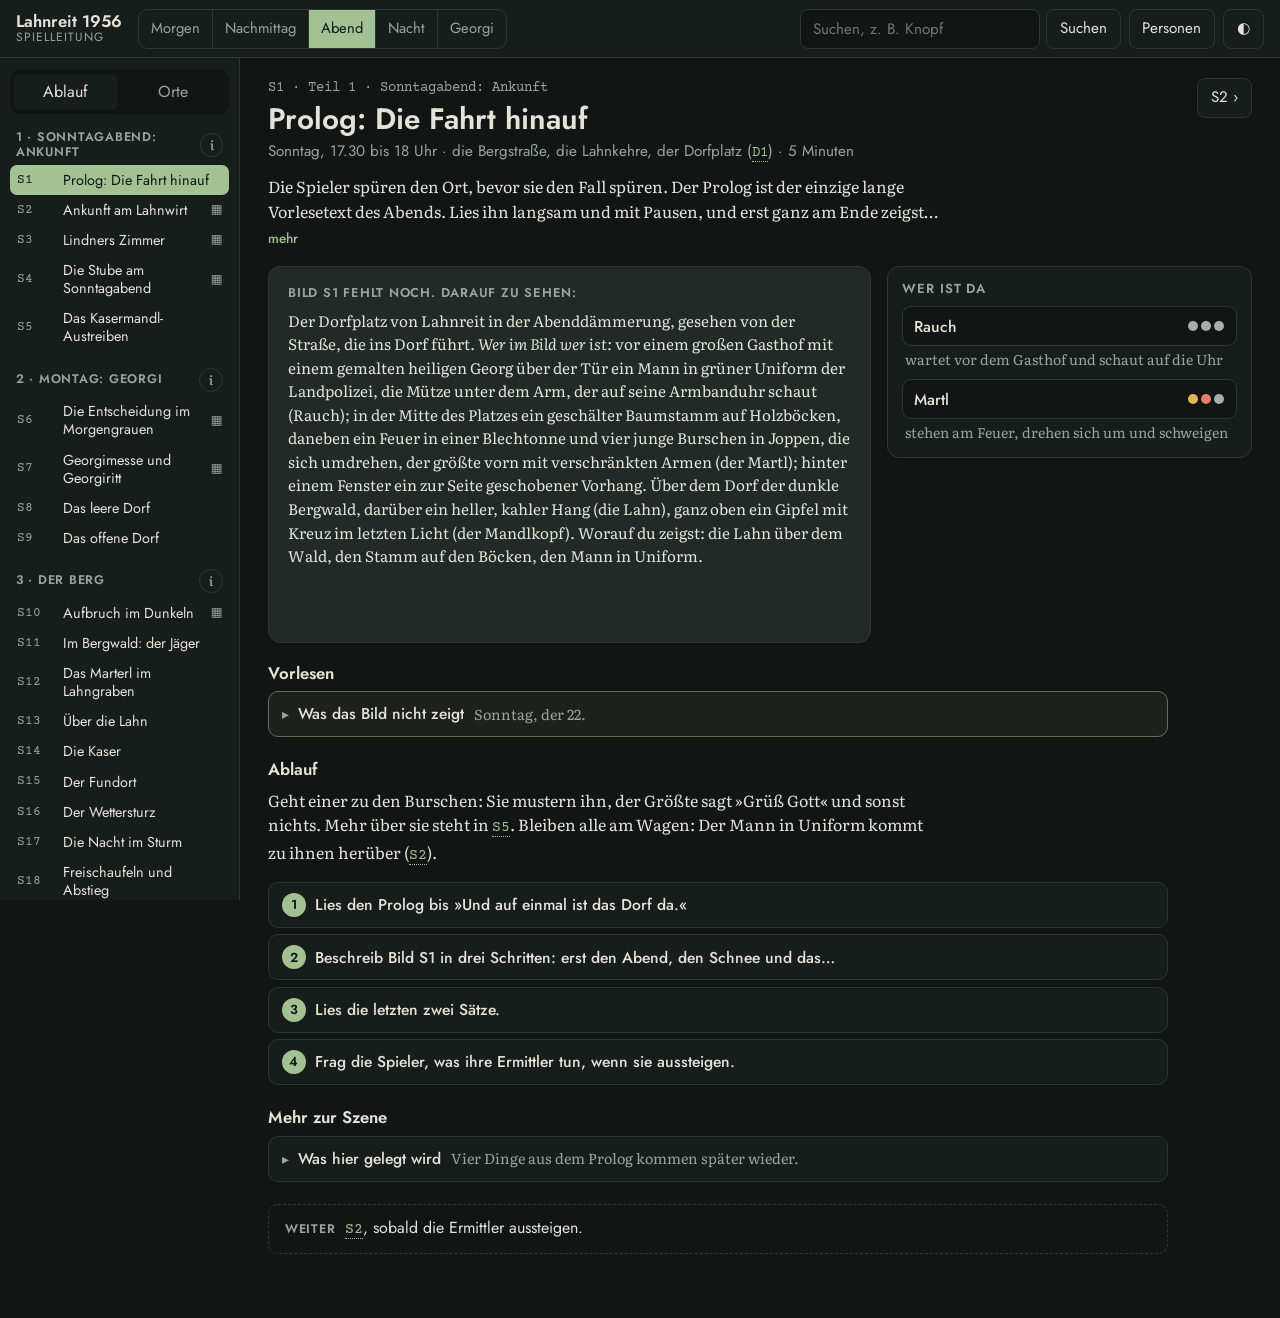
==== index.html @ fe4677ea "App in Ebenen: Szenen und Orte als Einstieg, Gesprächsmodus, Grundrisse Szenen- und Ortsseiten zeige" ====
<!doctype html>
<html lang="de" data-theme="dark">
<head>
<meta charset="utf-8">
<meta name="viewport" content="width=device-width, initial-scale=1, viewport-fit=cover">
<title>Lahnreit 1956 · Spielleitung</title>
<link rel="preconnect" href="https://fonts.googleapis.com">
<link rel="preconnect" href="https://fonts.gstatic.com" crossorigin>
<link rel="stylesheet" href="https://fonts.googleapis.com/css2?family=Courier+Prime&family=Jost:wght@400;500;600&family=Literata:ital,opsz,wght@0,7..72,400;0,7..72,600;1,7..72,400&display=swap">
<link rel="stylesheet" href="app.css">
</head>
<body>
<header class="bar">
  <button type="button" class="leise nur-schmal" id="rail-knopf" aria-controls="rail">Liste</button>
  <div class="brand"><b>Lahnreit 1956</b><span>Spielleitung</span></div>
  <div class="uhr" role="group" aria-label="Tageszeit"></div>
  <div class="bar-rechts">
    <div class="suche"><input id="suche" type="search" placeholder="Suchen, z. B. Knopf" aria-label="Im ganzen Abenteuer suchen" autocomplete="off"><button type="button" class="leise" id="suche-knopf">Suchen</button></div>
    <button type="button" class="leise" id="personen-knopf">Personen</button>
    <button type="button" class="leise" id="thema-knopf" aria-label="Hell oder dunkel" title="Hell oder dunkel">◐</button>
  </div>
</header>
<div class="shell">
  <aside class="rail" id="rail" aria-label="Ablauf und Orte"></aside>
  <main class="view" id="view"></main>
  <aside class="gespraech" id="gespraech" aria-label="Gespräch" hidden></aside>
</div>
<div class="overlay" id="overlay" hidden></div>
<script src="data/lahnreit-daten.js"></script>
<script src="data/grundrisse.js"></script>
<script src="app.js"></script>
</body>
</html>
---- app.css ----
/* Lahnreit 1956 · Spielleitung
   Oben die Leiste mit Tageszeit, Suche und Personen. Links Ablauf und Orte, in der Mitte Szene oder Ort,
   rechts das Gespräch. Dunkel ist Standard, weil am Abend gespielt wird. */
:root {
  --bg: #ecefe8;
  --surface: #f8f9f5;
  --surface-2: #e2e7de;
  --ink: #1b2228;
  --muted: #56615b;
  --line: #c6cec2;
  --accent: #3b5838;
  --accent-ink: #f7f8f4;
  --accent-soft: #dfe8d9;
  --read: #f4f1e6;
  --read-line: #b9ae8c;
  --mark: #f3dc8a;
  --st0: #a3382a;
  --st1: #a8701a;
  --st2: #66706b;
  --st3: #24756d;
  --st4: #3b7a2a;
  --p-oeffentlich: #f2efe5;
  --p-gaeste: #e3e9f1;
  --p-privat: #efe4d8;
  --p-schraffur: #cdbba6;
  --p-wand: #2a2f2c;
  --p-moebel: #dcd6c6;
  --p-fenster: #4f86b5;
  --p-tuer: #b0793e;
  --font-display: 'Jost', 'Segoe UI', system-ui, sans-serif;
  --font-body: 'Literata', Georgia, 'Times New Roman', serif;
  --font-code: 'Courier Prime', 'Courier New', monospace;
  --bar-h: 58px;
  color-scheme: light;
}
@media (prefers-color-scheme: dark) {
  :root:not([data-theme="light"]) {
    --bg: #111615; --surface: #171d1b; --surface-2: #212a26; --ink: #e5e2d7; --muted: #9aa49e; --line: #2c3632;
    --accent: #a3c294; --accent-ink: #111615; --accent-soft: #24311f; --read: #1c211d; --read-line: #6f6a52; --mark: #6b5a1c;
    --st0: #e47d6c; --st1: #e2b45c; --st2: #a6afaa; --st3: #6cc4b9; --st4: #93d17d;
    --p-oeffentlich: #222b27; --p-gaeste: #222935; --p-privat: #2a2420; --p-schraffur: #463a30; --p-wand: #c9c6bb;
    --p-moebel: #333b37; --p-fenster: #7fb0d8; --p-tuer: #d39a5c;
    color-scheme: dark;
  }
}
:root[data-theme="dark"] {
  --bg: #111615; --surface: #171d1b; --surface-2: #212a26; --ink: #e5e2d7; --muted: #9aa49e; --line: #2c3632;
  --accent: #a3c294; --accent-ink: #111615; --accent-soft: #24311f; --read: #1c211d; --read-line: #6f6a52; --mark: #6b5a1c;
  --st0: #e47d6c; --st1: #e2b45c; --st2: #a6afaa; --st3: #6cc4b9; --st4: #93d17d;
  --p-oeffentlich: #222b27; --p-gaeste: #222935; --p-privat: #2a2420; --p-schraffur: #463a30; --p-wand: #c9c6bb;
  --p-moebel: #333b37; --p-fenster: #7fb0d8; --p-tuer: #d39a5c;
  color-scheme: dark;
}

* { box-sizing: border-box; }
[hidden] { display: none !important; }
html { -webkit-text-size-adjust: 100%; }
body {
  margin: 0; background: var(--bg); color: var(--ink);
  font: 16px/1.55 var(--font-body);
}
a { color: inherit; }
button { font: inherit; color: inherit; }
h1, h2, h3 { font-family: var(--font-display); font-weight: 600; line-height: 1.2; }
.code, .tok { font-family: var(--font-code); }
.tok { font-size: 0.92em; padding: 0 0.25em; border-radius: 3px; background: var(--surface-2); white-space: nowrap; }
a.ref { color: var(--accent); text-decoration: none; border-bottom: 1px dotted currentColor; font-family: var(--font-code); font-size: 0.95em; }
a.ref:hover { border-bottom-style: solid; }
mark { background: var(--mark); color: inherit; border-radius: 2px; }
.klein-text { font-size: 0.9rem; color: var(--muted); }
.etikett { font-family: var(--font-display); font-weight: 600; font-size: 0.78rem; text-transform: uppercase; letter-spacing: 0.06em; color: var(--muted); margin-right: 0.35em; }
.leer { color: var(--muted); font-style: italic; }

/* ---------- Knöpfe ---------- */
.leise, .knopf {
  border: 1px solid var(--line); background: var(--surface); border-radius: 8px;
  padding: 0.45rem 0.8rem; min-height: 40px; cursor: pointer; font-family: var(--font-display); font-size: 0.95rem;
  text-decoration: none; display: inline-flex; align-items: center; gap: 0.3em;
}
.leise:hover, .knopf:hover { border-color: var(--accent); }
.knopf.klein, .leise.klein { min-height: 32px; padding: 0.2rem 0.6rem; font-size: 0.85rem; }
.knopf.gefahr { border-color: var(--st0); color: var(--st0); }
.knopfzeile { display: flex; gap: 0.5rem; flex-wrap: wrap; }
button:focus-visible, a:focus-visible, summary:focus-visible, input:focus-visible, g[role="button"]:focus-visible { outline: 2px solid var(--accent); outline-offset: 2px; }

/* ---------- Leiste ---------- */
.bar {
  position: sticky; top: 0; z-index: 30; height: var(--bar-h);
  display: flex; align-items: center; gap: 1rem; padding: 0 16px;
  background: var(--surface); border-bottom: 1px solid var(--line);
}
.brand { display: flex; flex-direction: column; line-height: 1.05; font-family: var(--font-display); white-space: nowrap; }
.brand b { font-weight: 600; font-size: 1.05rem; }
.brand span { font-size: 0.75rem; color: var(--muted); letter-spacing: 0.08em; text-transform: uppercase; }
.uhr { display: flex; border: 1px solid var(--line); border-radius: 10px; overflow: hidden; }
.uhr button {
  border: 0; background: transparent; padding: 0 0.75rem; min-height: 38px; cursor: pointer;
  font-family: var(--font-display); font-size: 0.92rem; color: var(--muted); border-right: 1px solid var(--line);
}
.uhr button:last-child { border-right: 0; }
.uhr button[aria-pressed="true"] { background: var(--accent); color: var(--accent-ink); }
.bar-rechts { margin-left: auto; display: flex; gap: 0.5rem; align-items: center; }
.suche { display: flex; gap: 0.35rem; }
.suche input {
  width: 15rem; min-height: 40px; padding: 0 0.75rem; border-radius: 8px; border: 1px solid var(--line);
  background: var(--bg); color: var(--ink); font: 0.95rem var(--font-display);
}
.nur-schmal { display: none; }

/* ---------- Gerüst ---------- */
.shell { display: grid; grid-template-columns: 240px minmax(0, 1fr); align-items: start; }
body.mit-gespraech .shell { grid-template-columns: 240px minmax(0, 1fr) 440px; }
.rail {
  position: sticky; top: var(--bar-h); height: calc(100vh - var(--bar-h)); overflow-y: auto;
  border-right: 1px solid var(--line); background: var(--surface); padding: 0.75rem 0.6rem 2rem;
}
.view { min-width: 0; padding: 1.25rem 1.75rem 4rem; }
.gespraech {
  position: sticky; top: var(--bar-h); height: calc(100vh - var(--bar-h)); overflow-y: auto;
  border-left: 1px solid var(--line); background: var(--surface); padding: 1rem 1.1rem 2rem;
}

/* ---------- Liste links ---------- */
.rail-tabs { display: grid; grid-template-columns: 1fr 1fr; gap: 4px; background: var(--bg); border-radius: 10px; padding: 4px; margin-bottom: 0.75rem; }
.rail-tabs button { border: 0; border-radius: 7px; background: transparent; min-height: 36px; cursor: pointer; font-family: var(--font-display); color: var(--muted); }
.rail-tabs button[aria-pressed="true"] { background: var(--surface); color: var(--ink); box-shadow: 0 1px 2px rgba(0,0,0,.15); }
.rail h3 { display: flex; align-items: center; justify-content: space-between; margin: 1rem 0.4rem 0.3rem; font-size: 0.78rem; text-transform: uppercase; letter-spacing: 0.06em; color: var(--muted); font-weight: 600; }
.rail h3 .info { width: 24px; height: 24px; border-radius: 50%; border: 1px solid var(--line); background: transparent; cursor: pointer; font: italic 600 0.8rem var(--font-body); color: var(--muted); }
.rail .item {
  display: grid; grid-template-columns: 2.6rem 1fr auto; gap: 0.3rem; align-items: center;
  padding: 0.38rem 0.45rem; border-radius: 7px; text-decoration: none; font-family: var(--font-display); font-size: 0.9rem; line-height: 1.25;
}
.rail .item:hover { background: var(--surface-2); }
.rail .item[aria-current="true"] { background: var(--accent); color: var(--accent-ink); }
.rail .item .code { font-size: 0.82rem; color: var(--muted); }
.rail .item[aria-current="true"] .code { color: inherit; }
.zahl { font: 600 0.75rem var(--font-display); min-width: 1.4rem; text-align: center; border-radius: 99px; padding: 0 0.35rem; background: var(--surface-2); color: var(--ink); }
.rail .item[aria-current="true"] .zahl { background: var(--accent-ink); color: var(--accent); }
.plan-zeichen { color: var(--muted); font-size: 0.85em; }

/* ---------- Seite ---------- */
.seite { max-width: 1180px; }
.kopf { display: flex; justify-content: space-between; gap: 1rem; align-items: flex-start; margin-bottom: 0.6rem; }
.ueber { font-family: var(--font-code); font-size: 0.85rem; color: var(--muted); }
.kopf h1 { margin: 0.1rem 0 0.25rem; font-size: 1.85rem; }
.eck { font-family: var(--font-display); color: var(--muted); font-size: 0.95rem; }
.blaettern { display: flex; gap: 0.4rem; flex-shrink: 0; }
.worum { max-width: 75ch; margin: 0 0 1rem; color: var(--ink); }

.klapp .kt { overflow: hidden; display: -webkit-box; -webkit-box-orient: vertical; }
.klapp.z1 .kt { -webkit-line-clamp: 1; }
.klapp.z2 .kt { -webkit-line-clamp: 2; }
.klapp.z3 .kt { -webkit-line-clamp: 3; }
.klapp.z6 .kt { -webkit-line-clamp: 6; }
.klapp.offen .kt { display: block; -webkit-line-clamp: none; }
.klapp .kt .md p, .klapp .kt p { margin: 0 0 0.4em; }
.kk { border: 0; background: none; padding: 0.15rem 0; color: var(--accent); cursor: pointer; font: 500 0.85rem var(--font-display); }
.klapp.passt .kk { display: none; }

/* Bühne: Bild oder Grundriss, daneben wer da ist */
.buehne { display: grid; grid-template-columns: minmax(0, 1.65fr) minmax(250px, 1fr); gap: 1rem; margin-bottom: 1.25rem; align-items: start; }
.medien { min-width: 0; }
.medien.leer { display: none; }
.buehne:has(.medien.leer) { grid-template-columns: 1fr; }
.buehne:has(.medien.mit-plan) { grid-template-columns: 1fr; }
.medien.mit-plan { container-type: inline-size; }
@container (min-width: 820px) {
  .planbox { display: grid; grid-template-columns: minmax(0, 1fr) 290px; gap: 0 1rem; align-items: start; }
  .planbox > .ebenen { grid-column: 1 / -1; }
  .planbox > .raum-info, .planbox > .legende { margin-top: 0; }
  .planbox > .legende { flex-direction: column; align-items: flex-start; }
  .planbox > .legende .lg-tipp { margin-left: 0; margin-top: 0.4rem; }
}
.medien-tabs, .ebenen { display: flex; gap: 0.3rem; margin-bottom: 0.5rem; flex-wrap: wrap; }
.medien-tabs button, .ebenen button {
  border: 1px solid var(--line); background: var(--surface); border-radius: 99px; padding: 0.2rem 0.85rem; min-height: 34px;
  cursor: pointer; font-family: var(--font-display); font-size: 0.88rem; color: var(--muted);
}
.medien-tabs button[aria-pressed="true"], .ebenen button[aria-pressed="true"] { background: var(--ink); color: var(--bg); border-color: var(--ink); }
.ebenen .zahl { margin-left: 0.2rem; }
.bildbox { margin: 0; border-radius: 12px; overflow: hidden; background: var(--surface-2); aspect-ratio: 16 / 10; border: 1px solid var(--line); }
.bildbox img { width: 100%; height: 100%; object-fit: cover; display: block; }
.bild-fehlt { height: 100%; overflow-y: auto; padding: 1rem 1.2rem; }
.bf-kopf { font: 600 0.8rem var(--font-display); text-transform: uppercase; letter-spacing: 0.06em; color: var(--muted); margin-bottom: 0.4rem; }
.bf-text { font-size: 0.95rem; color: var(--ink); }
.leute-box { background: var(--surface); border: 1px solid var(--line); border-radius: 12px; padding: 0.85rem 0.9rem; }
.leute-box h2 { margin: 0 0 0.6rem; font-size: 0.82rem; text-transform: uppercase; letter-spacing: 0.07em; color: var(--muted); }
.leute { list-style: none; margin: 0; padding: 0; display: grid; gap: 0.55rem; }
.leute li { display: grid; gap: 0.15rem; }
.leute .tut { font-size: 0.88rem; color: var(--muted); padding-left: 0.2rem; }
.leute li.neben { padding: 0.2rem 0.2rem; }
.neben-name { font: 500 0.92rem var(--font-display); color: var(--muted); }
.pknopf {
  display: inline-flex; align-items: center; justify-content: space-between; gap: 0.6rem; width: 100%;
  min-height: 40px; padding: 0.3rem 0.7rem; border-radius: 9px; border: 1px solid var(--line); background: var(--bg);
  cursor: pointer; font: 500 0.98rem var(--font-display); text-align: left;
}
.pknopf:hover { border-color: var(--accent); }
.leute li .pknopf + .pknopf { margin-top: 0.3rem; }
.pk-punkte { display: inline-flex; gap: 3px; flex-shrink: 0; }
.dot { width: 10px; height: 10px; border-radius: 50%; display: inline-block; background: var(--st2); }
.dot.st-0, .st-dot.st-0 { background: var(--st0); fill: var(--st0); }
.dot.st-1, .st-dot.st-1 { background: var(--st1); fill: var(--st1); }
.dot.st-2, .st-dot.st-2 { background: var(--st2); fill: var(--st2); }
.dot.st-3, .st-dot.st-3 { background: var(--st3); fill: var(--st3); }
.dot.st-4, .st-dot.st-4 { background: var(--st4); fill: var(--st4); }
.st-t-0 { color: var(--st0); } .st-t-1 { color: var(--st1); } .st-t-2 { color: var(--st2); } .st-t-3 { color: var(--st3); } .st-t-4 { color: var(--st4); }
.nebenliste { margin-top: 0.8rem; border-top: 1px solid var(--line); padding-top: 0.5rem; font-size: 0.88rem; }
.nebenliste .nb { margin-top: 0.35rem; color: var(--muted); }
.nebenliste .nb b { color: var(--ink); font-weight: 600; }

.anfang { background: var(--read); border-left: 4px solid var(--read-line); padding: 0.7rem 1rem; border-radius: 0 10px 10px 0; margin: 0 0 1.25rem; max-width: 75ch; }

/* Blöcke mit Zeilen zum Aufklappen */
.block { margin: 0 0 1.4rem; max-width: 900px; }
.block > h2 { font-size: 1.05rem; margin: 0 0 0.5rem; display: flex; align-items: baseline; gap: 0.6rem; }
.zaehler { font: 400 0.82rem var(--font-display); color: var(--muted); }
details.zeile { border: 1px solid var(--line); border-radius: 10px; background: var(--surface); margin-bottom: 0.4rem; }
details.zeile > summary {
  list-style: none; cursor: pointer; display: flex; align-items: center; gap: 0.6rem; min-height: 44px;
  padding: 0.45rem 0.8rem; flex-wrap: nowrap; overflow: hidden;
}
details.zeile > summary::-webkit-details-marker { display: none; }
details.zeile > summary::before { content: '▸'; color: var(--muted); font-size: 0.85rem; flex-shrink: 0; transition: transform .15s; }
details.zeile[open] > summary::before { transform: rotate(90deg); }
details.zeile > summary .zt { font: 500 0.98rem var(--font-display); flex-shrink: 0; max-width: 60%; white-space: nowrap; overflow: hidden; text-overflow: ellipsis; }
details.zeile > summary .vorschau { color: var(--muted); font-size: 0.9rem; white-space: nowrap; overflow: hidden; text-overflow: ellipsis; min-width: 0; flex: 1; }
details.zeile[open] > summary .vorschau { display: none; }
details.zeile[open] > summary .zt { white-space: normal; max-width: none; }
details.zeile > .inhalt { padding: 0.1rem 1rem 0.8rem 2.1rem; }
details.zeile > .inhalt .md > :first-child { margin-top: 0.2rem; }
details.vorlesen { background: var(--read); border-color: var(--read-line); }
details.hinweis > summary .zt::after { content: ''; }
.ablauf { list-style: none; padding: 0; margin: 0; counter-reset: schritt; }
.ablauf > li { counter-increment: schritt; position: relative; }
.ablauf > li > details > summary::before { content: counter(schritt); font: 600 0.82rem var(--font-display); color: var(--accent-ink); background: var(--accent); border-radius: 50%; width: 1.5rem; height: 1.5rem; display: inline-grid; place-items: center; transform: none !important; }
.ablauf-text { margin-bottom: 0.5rem; max-width: 75ch; }
.hinweise { margin-top: 0.6rem; }
.blitz { animation: blitz 1.6s ease-out; }
@keyframes blitz { 0% { box-shadow: 0 0 0 3px var(--accent); } 100% { box-shadow: 0 0 0 0 transparent; } }

.fund { position: relative; }
.fund details.zeile > summary { padding-right: 3.2rem; }
.fund .haken {
  position: absolute; right: 0.45rem; top: 0.45rem; width: 34px; height: 34px; border-radius: 50%;
  border: 1px solid var(--line); background: var(--bg); cursor: pointer; color: transparent; font-weight: 700;
}
.fund .haken:hover { border-color: var(--accent); color: var(--muted); }
.fund.gefunden .haken { background: var(--accent); color: var(--accent-ink); border-color: var(--accent); }
.fund.gefunden details.zeile > summary .zt { text-decoration: line-through; text-decoration-color: var(--muted); color: var(--muted); }
.tags { display: inline-flex; gap: 0.25rem; flex-shrink: 0; }
.tag { font: 500 0.72rem var(--font-display); border-radius: 99px; padding: 0.1rem 0.5rem; white-space: nowrap; border: 1px solid var(--line); color: var(--muted); }
.tag-frei { color: var(--st4); border-color: currentColor; }
.tag-probe { color: var(--st1); border-color: currentColor; }
.tag-h { font-family: var(--font-code); color: var(--ink); background: var(--surface-2); border-color: transparent; }
.heisst, .fuehrt { margin: 0.45rem 0 0; padding-left: 0.7rem; border-left: 3px solid var(--line); }
.fuehrt { border-left-color: var(--accent); }
.haus-info { margin: 0.4rem 0; }
dl.probe { margin: 0.2rem 0 0; display: grid; gap: 0.45rem; }
dl.probe div { display: grid; grid-template-columns: 9.5rem 1fr; gap: 0.6rem; }
dl.probe dt { font: 600 0.85rem var(--font-display); color: var(--muted); }
dl.probe dd { margin: 0; }
.weiter { max-width: 900px; padding: 0.7rem 1rem; border: 1px dashed var(--line); border-radius: 10px; font-family: var(--font-display); }

/* Orte im offenen Dorf */
.raster { display: grid; grid-template-columns: repeat(auto-fill, minmax(230px, 1fr)); gap: 0.6rem; }
.ortkarte {
  display: grid; gap: 0.35rem; text-decoration: none; padding: 0.7rem 0.8rem; border-radius: 10px;
  background: var(--surface); border: 1px solid var(--line); min-height: 112px; align-content: start;
}
.ortkarte:hover { border-color: var(--accent); }
.ok-kopf { font: 600 0.98rem var(--font-display); }
.ok-kopf .code { color: var(--muted); font-weight: 400; margin-right: 0.2rem; }
.ok-leute { display: flex; flex-wrap: wrap; gap: 0.3rem 0.7rem; font: 0.88rem var(--font-display); }
.ok-p { display: inline-flex; align-items: center; gap: 0.3rem; }
.ok-anfang { font-size: 0.85rem; color: var(--muted); font-style: italic; display: -webkit-box; -webkit-line-clamp: 2; -webkit-box-orient: vertical; overflow: hidden; }

/* Text aus dem Handbuch */
.md p { margin: 0.45rem 0; }
.md ul, .md ol { margin: 0.4rem 0; padding-left: 1.3rem; }
.md li { margin: 0.2rem 0; }
.md blockquote, blockquote { margin: 0.5rem 0; padding: 0.55rem 0.9rem; background: var(--read); border-left: 4px solid var(--read-line); border-radius: 0 8px 8px 0; font-style: italic; }
.md h3, .md h4 { font-size: 0.95rem; margin: 0.9rem 0 0.3rem; }
.tabelle { overflow-x: auto; margin: 0.5rem 0; }
.tabelle table { border-collapse: collapse; width: 100%; font-size: 0.9rem; }
.tabelle th, .tabelle td { border-bottom: 1px solid var(--line); padding: 0.4rem 0.5rem; text-align: left; vertical-align: top; }
.tabelle th { font: 600 0.8rem var(--font-display); color: var(--muted); }

/* ---------- Grundriss ---------- */
.planbox { background: var(--surface); border: 1px solid var(--line); border-radius: 12px; padding: 0.6rem; }
.plan-rahmen { overflow-x: auto; }
svg.plan { width: 100%; height: auto; display: block; min-width: 560px; font-family: var(--font-display); }
.plan .raum rect { fill: var(--p-oeffentlich); stroke: var(--p-wand); stroke-width: 3; cursor: pointer; }
.plan .raum.r-gaeste rect { fill: var(--p-gaeste); }
.plan .raum.r-privat rect { fill: var(--p-privat); }
.plan .raum.r-aussen rect { fill: transparent; stroke: var(--muted); stroke-width: 1.5; stroke-dasharray: 6 6; }
.plan .raum rect.schraffur { stroke: none; pointer-events: none; }
.plan .schraffur-linie { stroke: var(--p-schraffur); stroke-width: 2; }
.plan .raum.zu > rect:first-child { stroke: var(--st0); stroke-width: 4; }
.plan .raum:hover > rect:first-child { filter: brightness(1.06); }
.plan .raum.aktiv > rect:first-child { stroke: var(--accent); stroke-width: 5; }
.plan .rname { font-size: 19px; font-weight: 600; fill: var(--ink); pointer-events: none; }
.plan .rname.klein { font-size: 15px; fill: var(--muted); }
.plan .raum.zu .rname { fill: var(--st0); }
.plan .moebel { fill: var(--p-moebel); stroke: var(--muted); stroke-width: 1; pointer-events: none; }
.plan .mname { font-size: 14px; fill: var(--muted); text-anchor: middle; pointer-events: none; }
.plan .stufe, .plan .bank { stroke: var(--muted); stroke-width: 1.2; pointer-events: none; }
.plan .kette { fill: none; stroke: var(--st1); stroke-width: 1.5; stroke-dasharray: 3 5; pointer-events: none; }
.plan .fenster { stroke: var(--p-fenster); stroke-width: 6; pointer-events: none; }
.plan .tuer { stroke: var(--p-tuer); stroke-width: 9; stroke-linecap: butt; pointer-events: none; }
.plan .tuer.zu { stroke: var(--st0); }
.plan .offen-weg { stroke: var(--p-oeffentlich); stroke-width: 5; pointer-events: none; }
.plan .offen-linie { stroke: var(--p-wand); stroke-width: 1.5; stroke-dasharray: 4 6; pointer-events: none; }
.plan .durchreiche { stroke: var(--p-tuer); stroke-width: 5; stroke-dasharray: 5 4; pointer-events: none; }
.plan .tname { font-size: 13px; fill: var(--muted); pointer-events: none; }
.plan .aussen-text { font-size: 15px; fill: var(--muted); text-anchor: middle; letter-spacing: 0.08em; text-transform: uppercase; pointer-events: none; }
.plan .geist { fill: none; stroke: var(--line); stroke-width: 2; stroke-dasharray: 4 6; }
.plan .geist-text { font-size: 15px; fill: var(--muted); text-anchor: middle; opacity: 0.7; }
.plan .marke { cursor: pointer; }
.plan .marke circle { fill: var(--ink); stroke: var(--surface); stroke-width: 2.5; }
.plan .marke text { fill: var(--surface); font-size: 14px; font-weight: 600; text-anchor: middle; pointer-events: none; }
.plan .marke.aktiv circle, .plan .marke:hover circle { fill: var(--accent); }
.plan .pschild { cursor: pointer; }
.plan .pschild rect { fill: var(--surface); stroke: var(--ink); stroke-width: 1.5; }
.plan .pschild text { font-size: 15px; font-weight: 500; fill: var(--ink); pointer-events: none; }
.plan .pschild:hover rect { stroke: var(--accent); stroke-width: 2.5; }
.plan .pschild.neben { cursor: default; }
.plan .pschild.neben rect { stroke: var(--muted); stroke-dasharray: 3 3; }
.plan .pschild.neben text { fill: var(--muted); font-style: italic; }
.plan .st-dot { stroke: none; }
.legende { display: flex; flex-wrap: wrap; gap: 0.4rem 0.9rem; align-items: center; padding: 0.5rem 0.2rem 0.1rem; font: 0.82rem var(--font-display); color: var(--muted); }
.lg::before { content: ''; display: inline-block; width: 14px; height: 14px; border-radius: 3px; margin-right: 0.35rem; vertical-align: -2px; border: 2px solid var(--p-wand); }
.lg-oeffentlich::before { background: var(--p-oeffentlich); }
.lg-gaeste::before { background: var(--p-gaeste); }
.lg-privat::before { background: repeating-linear-gradient(45deg, var(--p-privat) 0 4px, var(--p-schraffur) 4px 6px); }
.lg-zu::before { background: transparent; border-color: var(--st0); }
.lg-tipp { margin-left: auto; font-style: italic; }
.raum-info { margin-top: 0.6rem; padding: 0.7rem 0.8rem; border-radius: 10px; background: var(--bg); border: 1px solid var(--line); }
.raum-info p { margin: 0.35rem 0; font-size: 0.95rem; }
.ri-kopf { display: flex; align-items: center; gap: 0.5rem; flex-wrap: wrap; font-family: var(--font-display); }
.ri-kopf b { font-size: 1.05rem; }
.ri-kopf .leise { margin-left: auto; }
.art { font: 500 0.75rem var(--font-display); border-radius: 99px; padding: 0.1rem 0.55rem; border: 1px solid var(--line); color: var(--muted); }
.a-zu { color: var(--st0); border-color: var(--st0); }
.ri-zu { color: var(--st0); }
.ri-leute { display: flex; flex-wrap: wrap; gap: 0.4rem; margin: 0.4rem 0; }
.ri-leute .pknopf { width: auto; }
details.marke-info { margin-top: 0.45rem; border-top: 1px solid var(--line); padding-top: 0.4rem; }
details.marke-info > summary { cursor: pointer; font: 500 0.95rem var(--font-display); display: flex; gap: 0.5rem; align-items: center; min-height: 34px; }
.nr { display: inline-grid; place-items: center; width: 1.5rem; height: 1.5rem; border-radius: 50%; background: var(--ink); color: var(--surface); font: 600 0.78rem var(--font-display); flex-shrink: 0; }
.mi-teil { margin: 0.4rem 0 0.6rem 2rem; font-size: 0.95rem; }
.mi-titel { font: 600 0.92rem var(--font-display); display: flex; gap: 0.5rem; flex-wrap: wrap; align-items: center; }

/* ---------- Gespräch ---------- */
.g-kopf { display: flex; justify-content: space-between; align-items: flex-start; gap: 0.5rem; }
.g-kopf h2 { margin: 0.1rem 0 0.4rem; font-size: 1.45rem; }
.zu-knopf { width: 40px; height: 40px; border-radius: 50%; border: 1px solid var(--line); background: var(--bg); cursor: pointer; font-size: 1.4rem; line-height: 1; flex-shrink: 0; }
.g-hier { font-size: 0.9rem; color: var(--muted); margin-bottom: 0.6rem; }
.g-wer { display: grid; grid-template-columns: repeat(3, 1fr); gap: 0.35rem; margin-bottom: 0.6rem; }
.g-wer button {
  display: grid; gap: 0.05rem; justify-items: center; padding: 0.4rem 0.3rem; min-height: 54px; border-radius: 10px;
  border: 1px solid var(--line); background: var(--bg); cursor: pointer;
}
.g-wer button[aria-pressed="true"] { border: 2px solid var(--ink); background: var(--surface-2); }
.gw-name { font: 600 0.95rem var(--font-display); }
.gw-stufe { font: 500 0.8rem var(--font-display); }
.g-haltung { border-radius: 12px; padding: 0.7rem 0.85rem; margin-bottom: 0.7rem; border: 2px solid var(--st2); background: var(--bg); }
.g-haltung.st-b-0 { border-color: var(--st0); } .g-haltung.st-b-1 { border-color: var(--st1); } .g-haltung.st-b-3 { border-color: var(--st3); } .g-haltung.st-b-4 { border-color: var(--st4); }
.gh-zeile { display: flex; align-items: baseline; justify-content: space-between; gap: 0.6rem; flex-wrap: wrap; }
.gh-stufe { font: 600 1.35rem var(--font-display); }
.g-haltung.st-b-0 .gh-stufe { color: var(--st0); } .g-haltung.st-b-1 .gh-stufe { color: var(--st1); } .g-haltung.st-b-2 .gh-stufe { color: var(--st2); } .g-haltung.st-b-3 .gh-stufe { color: var(--st3); } .g-haltung.st-b-4 .gh-stufe { color: var(--st4); }
.gh-wuerfel { font: 0.85rem var(--font-display); color: var(--muted); }
.gh-leiter { margin: 0.35rem 0 0; font-size: 0.98rem; }
.g-steuer { display: grid; gap: 0.45rem; margin-bottom: 0.8rem; padding-bottom: 0.8rem; border-bottom: 1px solid var(--line); }
.gs-reihe { display: grid; grid-template-columns: 4.2rem 1fr; align-items: center; gap: 0.4rem; }
.gs-was { font: 600 0.78rem var(--font-display); text-transform: uppercase; letter-spacing: 0.05em; color: var(--muted); }
.knopfreihe { display: flex; gap: 0.3rem; flex-wrap: wrap; }
.knopfreihe button {
  border: 1px solid var(--line); background: var(--bg); border-radius: 8px; min-height: 36px; padding: 0.2rem 0.65rem;
  cursor: pointer; font: 0.88rem var(--font-display);
}
.knopfreihe button[aria-pressed="true"] { background: var(--accent); color: var(--accent-ink); border-color: var(--accent); }
.knopfreihe button:disabled { opacity: 0.45; cursor: not-allowed; }
.gs-check { font: 0.9rem var(--font-display); display: flex; gap: 0.4rem; align-items: center; }
.gs-hinweis { margin: 0; font-size: 0.88rem; color: var(--st1); }
details.gs-mehr > summary { cursor: pointer; font: 500 0.88rem var(--font-display); color: var(--accent); min-height: 30px; }
details.gs-mehr p { font-size: 0.92rem; margin: 0.3rem 0; }
.g-kurz { margin: 0 0 0.8rem; display: grid; gap: 0.35rem; }
.g-kurz > div { display: grid; grid-template-columns: 4.2rem minmax(0, 1fr); gap: 0.4rem; }
.g-kurz dt { font: 600 0.78rem var(--font-display); text-transform: uppercase; letter-spacing: 0.05em; color: var(--muted); padding-top: 0.2rem; }
.g-kurz dd { margin: 0; font-size: 0.94rem; }
.g-fragen h3 { font-size: 1rem; margin: 0 0 0.45rem; }
#g-frage { width: 100%; min-height: 44px; border-radius: 10px; border: 1px solid var(--line); background: var(--bg); color: var(--ink); padding: 0 0.8rem; font: 1rem var(--font-display); }
.g-themen { display: flex; flex-wrap: wrap; gap: 0.3rem; margin: 0.55rem 0 0.7rem; }
.chip { border: 1px solid var(--line); background: var(--bg); border-radius: 99px; padding: 0.15rem 0.7rem; min-height: 32px; cursor: pointer; font: 0.86rem var(--font-display); }
.chip[aria-pressed="true"] { background: var(--ink); color: var(--bg); border-color: var(--ink); }
.chip-vorhalt { border-style: dashed; }
.chip-leise { border: 0; color: var(--accent); background: transparent; }
.chip-ohne { color: var(--muted); }
.ak { border: 1px solid var(--line); border-radius: 12px; padding: 0.75rem 0.85rem; background: var(--bg); margin-bottom: 0.5rem; }
.ak-thema { font: 600 0.78rem var(--font-display); text-transform: uppercase; letter-spacing: 0.06em; color: var(--muted); margin-bottom: 0.3rem; }
.ak-jetzt { font-size: 1.08rem; line-height: 1.5; }
.ak-ab { font: 0.78rem var(--font-display); color: var(--muted); margin-top: 0.2rem; }
.ak-nichts { font-style: italic; color: var(--muted); }
.ak-andere { margin-top: 0.4rem; font: 0.88rem var(--font-display); }
.ak-andere a { color: var(--accent); }
.ak-bedingt { margin-top: 0.55rem; padding: 0.45rem 0.6rem; border: 1px dashed var(--line); border-radius: 8px; font-size: 0.95rem; }
.bed { display: inline-block; font: 600 0.75rem var(--font-display); color: var(--st1); margin-right: 0.4rem; }
.bed-thema { font: 0.75rem var(--font-display); color: var(--muted); }
details.ak-mehr { margin-top: 0.5rem; }
details.ak-mehr > summary { cursor: pointer; font: 500 0.85rem var(--font-display); color: var(--accent); }
.ak-zeile { margin-top: 0.35rem; font-size: 0.93rem; color: var(--muted); }
.g-fuss { display: flex; gap: 0.5rem; flex-wrap: wrap; margin-top: 1rem; padding-top: 0.8rem; border-top: 1px solid var(--line); }

/* ---------- Überlagerungen ---------- */
.overlay { position: fixed; inset: 0; z-index: 50; background: rgba(0, 0, 0, 0.45); display: grid; place-items: start center; padding: 4vh 16px; overflow-y: auto; }
.ol-box { background: var(--surface); border: 1px solid var(--line); border-radius: 14px; width: min(760px, 100%); padding: 1rem 1.2rem 1.4rem; box-shadow: 0 20px 60px rgba(0,0,0,.35); }
.ol-box.breit { width: min(1100px, 100%); }
.ol-kopf { display: flex; justify-content: space-between; gap: 0.6rem; align-items: flex-start; border-bottom: 1px solid var(--line); padding-bottom: 0.5rem; margin-bottom: 0.6rem; }
.ol-kopf h2 { margin: 0.1rem 0 0; font-size: 1.4rem; }
.ol-inhalt h3 { font-size: 1rem; margin: 1.1rem 0 0.4rem; }
.feld { margin: 0.45rem 0; }
.leiter { display: grid; gap: 0.3rem; }
.lz { display: grid; grid-template-columns: 6.5rem 1fr; gap: 0.5rem; padding: 0.35rem 0.5rem; border-radius: 8px; }
.lz > span { font: 600 0.85rem var(--font-display); }
.lz[data-jetzt="true"] { background: var(--surface-2); }
.kat-thema { margin: 0.6rem 0; }
.kt-t { font: 600 0.9rem var(--font-display); margin-bottom: 0.2rem; }
.kat-zeile { display: grid; grid-template-columns: 7.5rem 1fr; gap: 0.5rem; padding: 0.25rem 0; font-size: 0.94rem; }
.kat-zeile[data-zustand="zu"] { opacity: 0.5; }
.kat-zeile[data-zustand="bedingt"] .bed { color: var(--st1); }
.pliste h3 { font-size: 0.8rem; text-transform: uppercase; letter-spacing: 0.06em; color: var(--muted); margin: 0.9rem 0 0.3rem; }
.pzeile {
  display: grid; grid-template-columns: 2.6rem minmax(9rem, 13rem) auto 1fr; gap: 0.6rem; align-items: center; width: 100%;
  text-align: left; min-height: 42px; padding: 0.3rem 0.5rem; border: 0; border-bottom: 1px solid var(--line); background: transparent; cursor: pointer;
}
.pzeile:hover { background: var(--surface-2); }
.pz-name { font: 500 0.98rem var(--font-display); }
.pz-wo { font-size: 0.88rem; color: var(--muted); }
.pzeile .code { color: var(--muted); font-size: 0.82rem; }
.such-liste { display: grid; gap: 0.35rem; }
.such-treffer { display: grid; gap: 0.1rem; text-decoration: none; padding: 0.5rem 0.6rem; border-radius: 8px; border: 1px solid var(--line); }
.such-treffer:hover { border-color: var(--accent); }
.such-treffer b { font: 600 0.92rem var(--font-display); }
.such-treffer span { font-size: 0.88rem; color: var(--muted); }

/* ---------- Schmäler ---------- */
@media (max-width: 1280px) {
  body.mit-gespraech .shell { grid-template-columns: 240px minmax(0, 1fr); }
  .gespraech {
    position: fixed; right: 0; top: var(--bar-h); bottom: 0; height: auto; width: min(440px, 100vw); z-index: 40;
    box-shadow: -12px 0 40px rgba(0,0,0,.3);
  }
}
@media (max-width: 1100px) {
  .buehne { grid-template-columns: 1fr; }
  .suche input { width: 10rem; }
}
@media (max-width: 860px) {
  :root { --bar-h: auto; }
  .bar { height: auto; flex-wrap: wrap; padding: 0.5rem 16px; gap: 0.5rem; }
  .bar-rechts { margin-left: 0; width: 100%; }
  .suche { flex: 1; }
  .suche input { width: 100%; flex: 1; }
  .uhr { order: 3; width: 100%; }
  .uhr button { flex: 1; padding: 0 0.3rem; font-size: 0.85rem; }
  .nur-schmal { display: inline-flex; }
  .shell, body.mit-gespraech .shell { grid-template-columns: minmax(0, 1fr); }
  .rail { display: none; }
  body.rail-offen .rail { display: block; position: fixed; inset: 0 auto 0 0; top: 0; height: 100vh; width: min(320px, 88vw); z-index: 45; box-shadow: 12px 0 40px rgba(0,0,0,.35); }
  .view { padding: 1rem 16px 4rem; }
  .gespraech { top: 0; width: 100vw; z-index: 46; padding: 0.8rem 16px 2rem; }
  .kopf { flex-direction: column; }
  .kopf h1 { font-size: 1.5rem; }
  details.zeile > summary .zt { max-width: 70%; }
  details.zeile > .inhalt { padding-left: 1rem; }
  dl.probe div { grid-template-columns: 1fr; gap: 0.1rem; }
  .pzeile { grid-template-columns: 2.4rem 1fr auto; }
  .pz-wo { grid-column: 2 / -1; }
  .lg-tipp { margin-left: 0; }
}
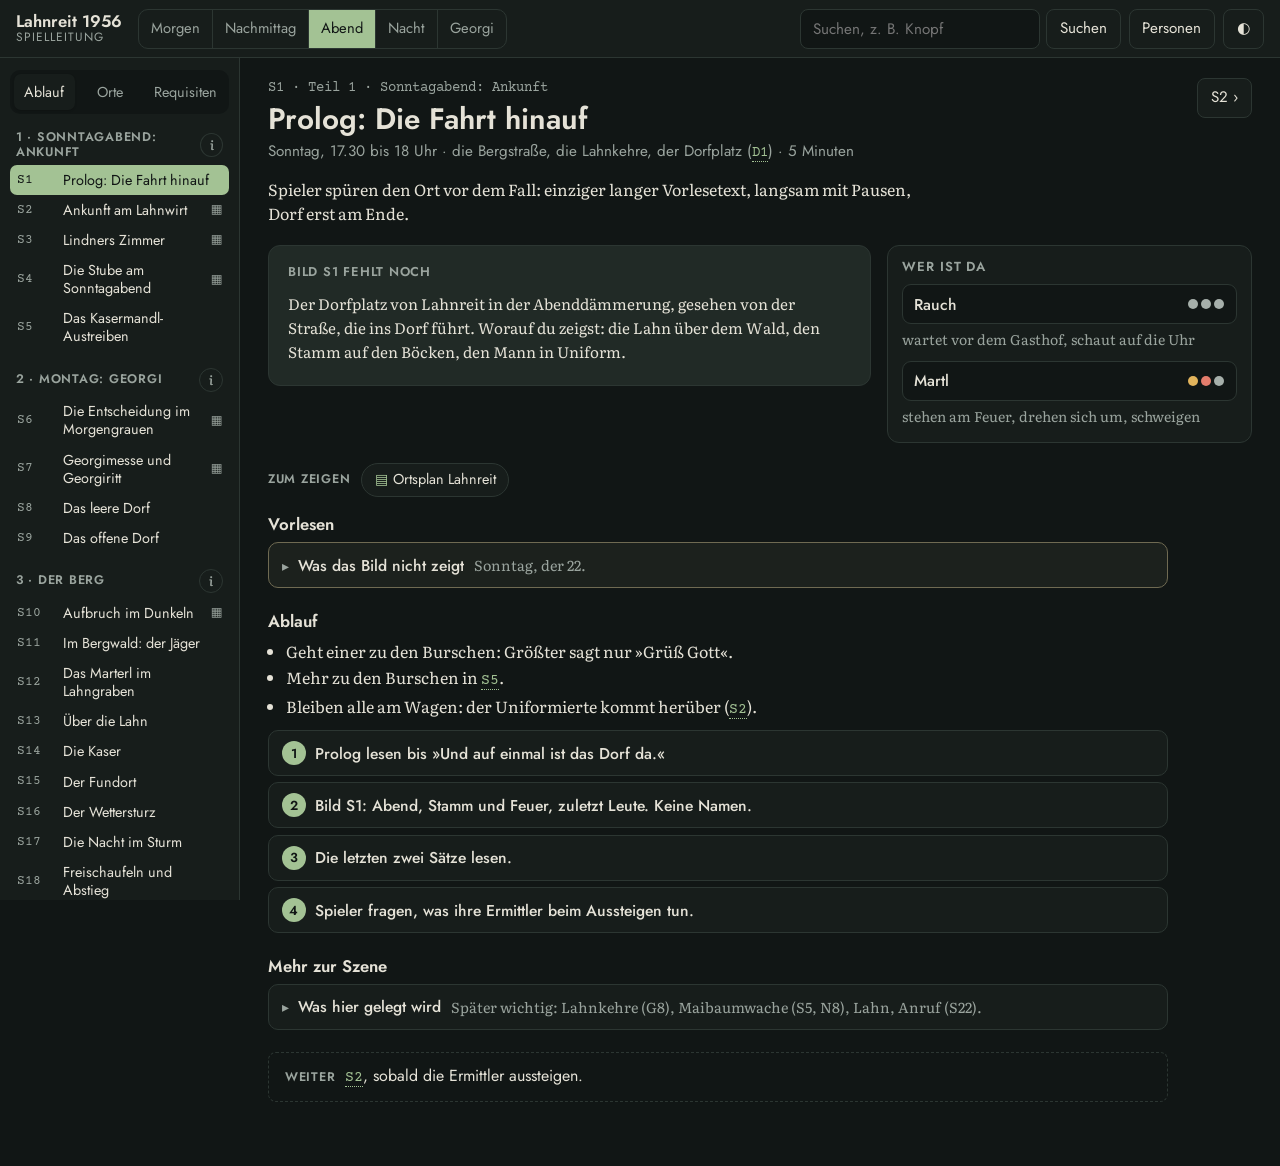
==== commit ea549339: "Stichpunkte zuerst, Requisiten und 3D-Figuren Szenen, Orte und Gespräche zeigen oben nur noch Stichp" ====
--- a/index.html
+++ b/index.html
@@ -21,13 +21,19 @@
   </div>
 </header>
 <div class="shell">
-  <aside class="rail" id="rail" aria-label="Ablauf und Orte"></aside>
+  <aside class="rail" id="rail" aria-label="Ablauf, Orte und Requisiten"></aside>
   <main class="view" id="view"></main>
   <aside class="gespraech" id="gespraech" aria-label="Gespräch" hidden></aside>
 </div>
 <div class="overlay" id="overlay" hidden></div>
+<div class="kontext" id="kontext" role="dialog" aria-label="Ganzer Text" hidden></div>
+<div class="zeigen" id="zeigen" role="dialog" aria-label="Den Spielern zeigen" hidden></div>
 <script src="data/lahnreit-daten.js"></script>
 <script src="data/grundrisse.js"></script>
+<script src="data/kurz.js"></script>
+<script src="data/modelle.js"></script>
+<script src="data/requisiten.js"></script>
+<script src="modell.js"></script>
 <script src="app.js"></script>
 </body>
 </html>
--- a/app.css
+++ b/app.css
@@ -121,8 +121,8 @@
 }
 
 /* ---------- Liste links ---------- */
-.rail-tabs { display: grid; grid-template-columns: 1fr 1fr; gap: 4px; background: var(--bg); border-radius: 10px; padding: 4px; margin-bottom: 0.75rem; }
-.rail-tabs button { border: 0; border-radius: 7px; background: transparent; min-height: 36px; cursor: pointer; font-family: var(--font-display); color: var(--muted); }
+.rail-tabs { display: grid; grid-template-columns: 1fr 1fr 1.3fr; gap: 4px; background: var(--bg); border-radius: 10px; padding: 4px; margin-bottom: 0.75rem; }
+.rail-tabs button { border: 0; border-radius: 7px; background: transparent; min-height: 36px; cursor: pointer; font-family: var(--font-display); color: var(--muted); font-size: 0.9rem; padding: 0 0.3rem; }
 .rail-tabs button[aria-pressed="true"] { background: var(--surface); color: var(--ink); box-shadow: 0 1px 2px rgba(0,0,0,.15); }
 .rail h3 { display: flex; align-items: center; justify-content: space-between; margin: 1rem 0.4rem 0.3rem; font-size: 0.78rem; text-transform: uppercase; letter-spacing: 0.06em; color: var(--muted); font-weight: 600; }
 .rail h3 .info { width: 24px; height: 24px; border-radius: 50%; border: 1px solid var(--line); background: transparent; cursor: pointer; font: italic 600 0.8rem var(--font-body); color: var(--muted); }
@@ -479,3 +479,87 @@
   .pz-wo { grid-column: 2 / -1; }
   .lg-tipp { margin-left: 0; }
 }
+
+/* ---------- Kurzfassungen: antippen zeigt den ganzen Text ---------- */
+.tippbar { cursor: pointer; border-radius: 8px; transition: background .12s; }
+.tippbar:hover { background: var(--surface-2); }
+.stich { margin: 0; padding-left: 1.1rem; }
+.stich li { margin: 0.1rem 0; }
+.trenner { color: var(--muted); padding: 0 0.1rem; }
+.kontext {
+  position: fixed; z-index: 70; background: var(--surface); border: 1px solid var(--line); border-radius: 12px;
+  box-shadow: 0 16px 48px rgba(0, 0, 0, .45); padding: 0.55rem 0.9rem 0.8rem; overflow-y: auto;
+}
+.kx-kopf { display: flex; justify-content: space-between; align-items: center; gap: 0.5rem; font: 600 0.9rem var(--font-display); border-bottom: 1px solid var(--line); padding-bottom: 0.35rem; margin-bottom: 0.3rem; }
+.kx-text { font-size: 0.97rem; }
+.kx-text p { margin: 0.4rem 0; }
+.zu-knopf.klein { width: 30px; height: 30px; min-height: 30px; font-size: 1rem; }
+.g-kurz { display: grid; gap: 0.1rem; margin: 0 0 0.8rem; }
+.g-kurz .gk { display: grid; grid-template-columns: 5.4rem minmax(0, 1fr); gap: 0.4rem; padding: 0.25rem 0.35rem; }
+.gk-t { font: 600 0.78rem var(--font-display); text-transform: uppercase; letter-spacing: 0.05em; color: var(--muted); padding-top: 0.15rem; }
+.gk-v { font-size: 0.95rem; }
+.g-bewegt { display: grid; gap: 0.25rem; padding: 0.4rem 0.5rem; border: 1px solid var(--line); font-size: 0.92rem; }
+.gb-z { display: grid; grid-template-columns: 1.1rem minmax(0, 1fr); gap: 0.35rem; align-items: baseline; }
+.gb-pf { font-size: 0.8rem; text-align: center; }
+.gb-pf.hoch { color: var(--st4); }
+.gb-pf.runter { color: var(--st0); }
+.gb-z.kippt .gb-pf { color: var(--st1); font-weight: 700; }
+details.zeile.mit-kurz > summary .vorschau, .vorschau.ganz { white-space: normal; overflow: visible; }
+.fund-kurz { font: 500 0.95rem var(--font-display); margin: 0.25rem 0 0.4rem; color: var(--accent); }
+.probe-kurz { display: grid; gap: 0.15rem; }
+.pk-z { display: grid; grid-template-columns: 6rem minmax(0, 1fr); gap: 0.5rem; padding: 0.2rem 0.35rem; }
+.pk-t { font: 600 0.75rem var(--font-display); text-transform: uppercase; letter-spacing: 0.05em; color: var(--muted); padding-top: 0.15rem; }
+.ort-kurz { margin-top: 0.4rem; font-size: 1.02rem; max-width: 75ch; padding: 0.15rem 0.3rem; margin-left: -0.3rem; }
+.haus-kurz { padding: 0.1rem 0.3rem; margin: 0 -0.3rem; }
+.nebenliste .tippbar.nb { padding: 0.15rem 0.3rem; margin: 0 -0.3rem; }
+.leute .tippbar.tut { padding: 0.1rem 0.3rem; margin: 0 -0.3rem; }
+.worum.tippbar { padding: 0.15rem 0.3rem; margin-left: -0.3rem; }
+.weiter.tippbar, .anfang.tippbar { display: block; }
+
+/* ---------- 3D-Figuren ---------- */
+.modell-knopf { margin-left: 0.5rem; vertical-align: middle; font-size: 0.75rem; padding: 0.1rem 0.5rem; min-height: 28px; }
+.modell-buehne { position: relative; height: min(66vh, 620px); border-radius: 12px; overflow: hidden; touch-action: none; background: radial-gradient(ellipse at 50% 30%, var(--surface-2), var(--bg) 75%); }
+.modell-buehne canvas { display: block; width: 100%; height: 100%; }
+.modell-buehne:fullscreen { height: 100%; border-radius: 0; background: radial-gradient(ellipse at 50% 30%, #3a352d, #12100d 75%); }
+.mb-status { position: absolute; inset: 0; display: grid; place-items: center; color: var(--muted); font: 0.95rem var(--font-display); padding: 1rem; text-align: center; }
+.modell-knoepfe { margin-top: 0.6rem; }
+.modell-knoepfe .knopf[aria-pressed="true"] { background: var(--accent); color: var(--accent-ink); border-color: var(--accent); }
+
+/* Fehlendes Szenenbild: kurze Beschreibung statt leerer Fläche */
+.bildbox:has(.bild-fehlt:not([hidden])) { aspect-ratio: auto; }
+.bf-tipp { margin: 0 -0.5rem; padding: 0.35rem 0.5rem; border-radius: 8px; }
+
+/* ---------- Requisiten ---------- */
+.knopf.haupt { background: var(--accent); color: var(--accent-ink); border-color: var(--accent); font-weight: 500; }
+.req-knoepfe { margin: 0.9rem 0; align-items: center; }
+.req-fassung { display: inline-flex; gap: 4px; background: var(--bg); border: 1px solid var(--line); border-radius: 10px; padding: 3px; }
+.req-fassung button { border: 0; border-radius: 7px; background: transparent; min-height: 34px; padding: 0 0.75rem; cursor: pointer; font-family: var(--font-display); font-size: 0.9rem; color: var(--muted); }
+.req-fassung button[aria-pressed="true"] { background: var(--surface); color: var(--ink); box-shadow: 0 1px 2px rgba(0,0,0,.15); }
+.req-bilder { display: grid; gap: 1rem; }
+.req-bilder.mehrere { grid-template-columns: repeat(auto-fit, minmax(240px, 1fr)); align-items: start; }
+.req-bild { margin: 0; }
+.req-zeig { display: block; width: 100%; padding: 0; border: 0; background: transparent; cursor: zoom-in; }
+.req-zeig img { display: block; max-width: 100%; max-height: 72vh; margin: 0 auto; object-fit: contain; filter: drop-shadow(0 2px 6px rgba(0,0,0,.25)); }
+.req-bild.fehlt { border: 1px dashed var(--line); border-radius: 12px; background: var(--surface); }
+.req-bild .bild-fehlt { padding: 1rem 1.2rem; }
+.req-bild code { font-family: var(--font-code); font-size: 0.9em; }
+.req-fuss { margin-top: 1rem; }
+.req-zeile { display: flex; flex-wrap: wrap; align-items: center; gap: 0.4rem; margin: 0.9rem 0 1.1rem; }
+.req-chip { border: 1px solid var(--line); background: var(--surface); border-radius: 99px; padding: 0.2rem 0.8rem; min-height: 34px; cursor: pointer; font-family: var(--font-display); font-size: 0.9rem; color: var(--ink); }
+.req-chip::before { content: "▤ "; color: var(--accent); }
+.req-chip:hover { border-color: var(--accent); }
+
+/* Zeigen: Vollbild für die Spieler */
+.zeigen { position: fixed; inset: 0; z-index: 90; background: #0b0d0c; display: flex; flex-direction: column; }
+.zeigen:fullscreen { background: #0b0d0c; }
+.zg-buehne { flex: 1; min-height: 0; display: flex; align-items: center; justify-content: center; overflow: hidden; cursor: zoom-in; padding: 2vmin; }
+.zg-buehne img { max-width: 100%; max-height: 100%; object-fit: contain; display: block; }
+.zg-buehne.gross { display: block; overflow: auto; cursor: zoom-out; padding: 0; }
+.zg-buehne.gross img { max-width: none; max-height: none; }
+.zg-leiste { position: absolute; top: 10px; right: 10px; display: flex; gap: 6px; align-items: center; }
+.zg-knopf { width: 44px; height: 44px; border-radius: 50%; border: 1px solid rgba(255,255,255,.35); background: rgba(12,14,13,.72); color: #fff; font-size: 1.4rem; cursor: pointer; }
+.zg-knopf:hover { background: rgba(12,14,13,.9); }
+.zg-n { color: #fff; background: rgba(12,14,13,.72); border-radius: 8px; padding: 0.3rem 0.5rem; font-family: var(--font-display); font-size: 0.95rem; }
+.zg-warn { background: #8a2f22; color: #fff; border-radius: 8px; padding: 0.35rem 0.7rem; font-family: var(--font-display); font-size: 0.9rem; }
+body.mit-zeigen { overflow: hidden; }
+.req-bild figcaption { text-align: center; font-size: 0.88rem; color: var(--muted); margin-top: 0.4rem; }
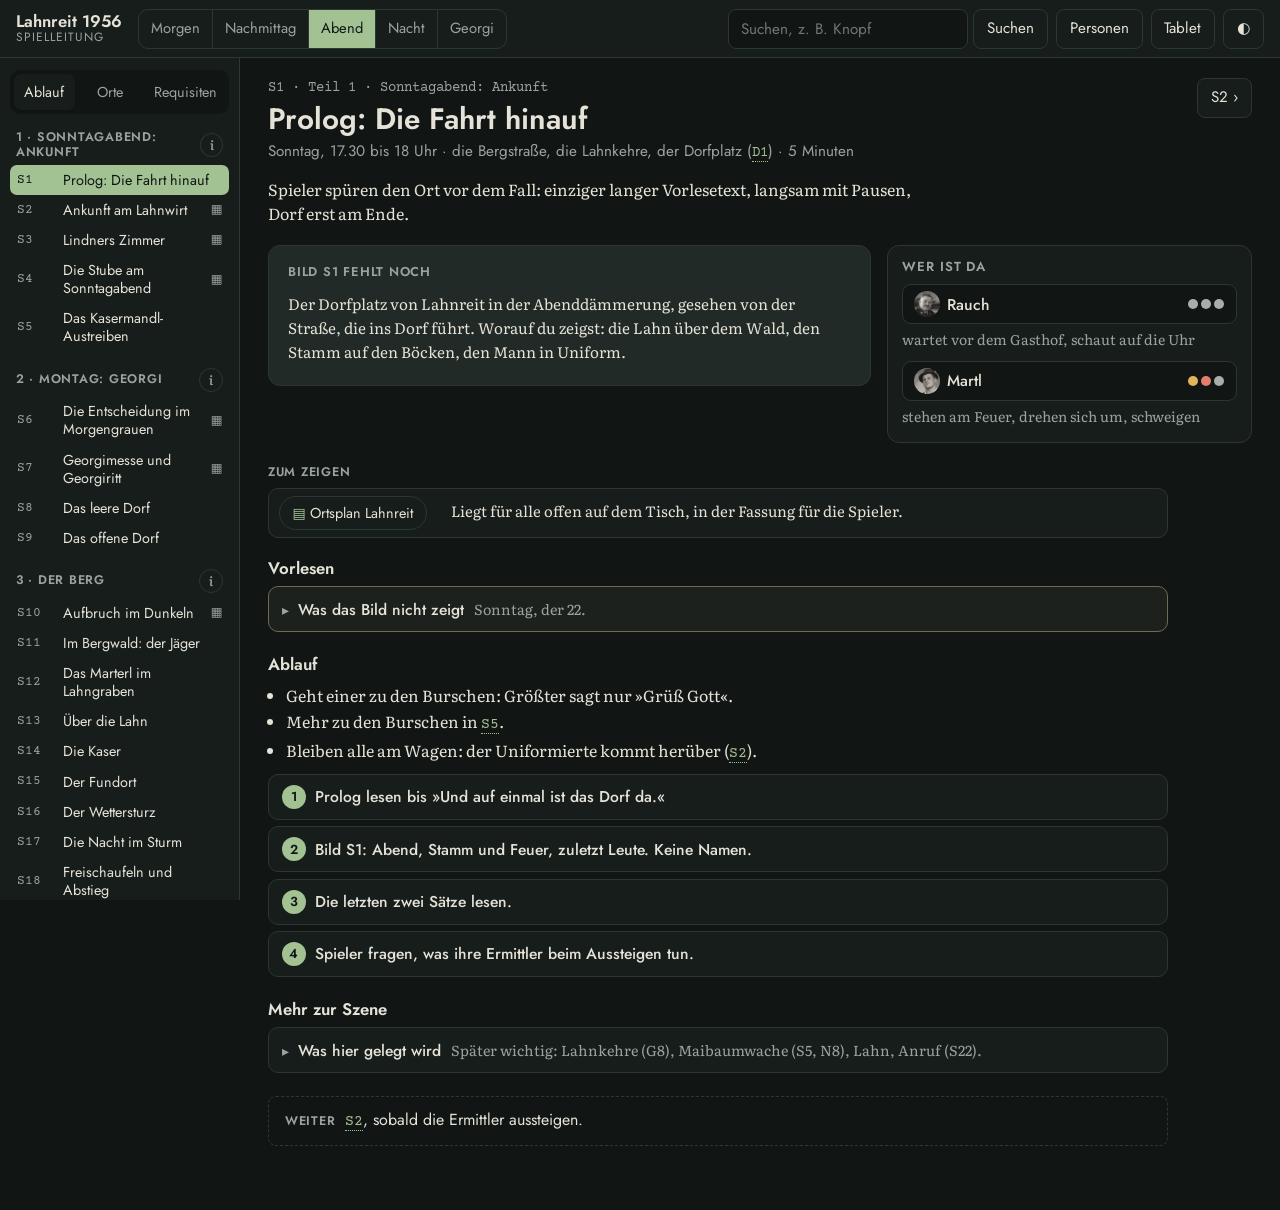
==== commit 3850e016: "Orte: Legende, Beschreibung oben, Verknüpfungen, Tabletansicht - Neben dem Grundriss stehen alle Num" ====
--- a/index.html
+++ b/index.html
@@ -17,6 +17,7 @@
   <div class="bar-rechts">
     <div class="suche"><input id="suche" type="search" placeholder="Suchen, z. B. Knopf" aria-label="Im ganzen Abenteuer suchen" autocomplete="off"><button type="button" class="leise" id="suche-knopf">Suchen</button></div>
     <button type="button" class="leise" id="personen-knopf">Personen</button>
+    <button type="button" class="leise" id="geraet-knopf" aria-pressed="false" title="Größere Tippflächen fürs Tablet, noch einmal tippen für Laptop">Tablet</button>
     <button type="button" class="leise" id="thema-knopf" aria-label="Hell oder dunkel" title="Hell oder dunkel">◐</button>
   </div>
 </header>
@@ -33,6 +34,7 @@
 <script src="data/kurz.js"></script>
 <script src="data/modelle.js"></script>
 <script src="data/requisiten.js"></script>
+<script src="data/verbindungen.js"></script>
 <script src="modell.js"></script>
 <script src="app.js"></script>
 </body>
--- a/app.css
+++ b/app.css
@@ -92,17 +92,17 @@
 .brand { display: flex; flex-direction: column; line-height: 1.05; font-family: var(--font-display); white-space: nowrap; }
 .brand b { font-weight: 600; font-size: 1.05rem; }
 .brand span { font-size: 0.75rem; color: var(--muted); letter-spacing: 0.08em; text-transform: uppercase; }
-.uhr { display: flex; border: 1px solid var(--line); border-radius: 10px; overflow: hidden; }
+.uhr { display: flex; flex-shrink: 0; border: 1px solid var(--line); border-radius: 10px; overflow: hidden; }
 .uhr button {
   border: 0; background: transparent; padding: 0 0.75rem; min-height: 38px; cursor: pointer;
   font-family: var(--font-display); font-size: 0.92rem; color: var(--muted); border-right: 1px solid var(--line);
 }
 .uhr button:last-child { border-right: 0; }
 .uhr button[aria-pressed="true"] { background: var(--accent); color: var(--accent-ink); }
-.bar-rechts { margin-left: auto; display: flex; gap: 0.5rem; align-items: center; }
-.suche { display: flex; gap: 0.35rem; }
+.bar-rechts { margin-left: auto; display: flex; gap: 0.5rem; align-items: center; min-width: 0; }
+.suche { display: flex; gap: 0.35rem; min-width: 0; }
 .suche input {
-  width: 15rem; min-height: 40px; padding: 0 0.75rem; border-radius: 8px; border: 1px solid var(--line);
+  width: 15rem; min-width: 5rem; min-height: 40px; padding: 0 0.75rem; border-radius: 8px; border: 1px solid var(--line);
   background: var(--bg); color: var(--ink); font: 0.95rem var(--font-display);
 }
 .nur-schmal { display: none; }
@@ -167,9 +167,10 @@
 @container (min-width: 820px) {
   .planbox { display: grid; grid-template-columns: minmax(0, 1fr) 290px; gap: 0 1rem; align-items: start; }
   .planbox > .ebenen { grid-column: 1 / -1; }
-  .planbox > .raum-info, .planbox > .legende { margin-top: 0; }
-  .planbox > .legende { flex-direction: column; align-items: flex-start; }
-  .planbox > .legende .lg-tipp { margin-left: 0; margin-top: 0.4rem; }
+  .plan-seite > :first-child { margin-top: 0; }
+  .plan-seite .legende { flex-direction: column; align-items: flex-start; }
+  .plan-seite .legende .lg-tipp { margin-left: 0; margin-top: 0.4rem; }
+  .marken-liste { grid-template-columns: minmax(0, 1fr); }
 }
 .medien-tabs, .ebenen { display: flex; gap: 0.3rem; margin-bottom: 0.5rem; flex-wrap: wrap; }
 .medien-tabs button, .ebenen button {
@@ -455,6 +456,8 @@
 @media (max-width: 1100px) {
   .buehne { grid-template-columns: 1fr; }
   .suche input { width: 10rem; }
+  /* Platz für die Tageszeiten: Suchen geht hier mit der Eingabetaste */
+  #suche-knopf { display: none; }
 }
 @media (max-width: 860px) {
   :root { --bar-h: auto; }
@@ -462,6 +465,7 @@
   .bar-rechts { margin-left: 0; width: 100%; }
   .suche { flex: 1; }
   .suche input { width: 100%; flex: 1; }
+  #suche-knopf { display: inline-flex; }
   .uhr { order: 3; width: 100%; }
   .uhr button { flex: 1; padding: 0 0.3rem; font-size: 0.85rem; }
   .nur-schmal { display: inline-flex; }
@@ -563,3 +567,104 @@
 .zg-warn { background: #8a2f22; color: #fff; border-radius: 8px; padding: 0.35rem 0.7rem; font-family: var(--font-display); font-size: 0.9rem; }
 body.mit-zeigen { overflow: hidden; }
 .req-bild figcaption { text-align: center; font-size: 0.88rem; color: var(--muted); margin-top: 0.4rem; }
+
+/* ---------- Porträts ---------- */
+img.kopf { width: 56px; height: 56px; margin: 0; border-radius: 50%; object-fit: cover; display: block; background: var(--surface-2); }
+img.kopf.klein { width: 26px; height: 26px; display: inline-block; vertical-align: middle; margin-right: 0.45rem; flex: none; }
+.pk-name { display: inline-flex; align-items: center; }
+.pz-name { display: inline-flex; align-items: center; }
+.g-kopf { justify-content: flex-start; }
+.g-kopf .g-titel { flex: 1; min-width: 0; }
+.g-portraet { padding: 0; border: 2px solid var(--line); border-radius: 50%; background: none; cursor: zoom-in; flex: none; margin-top: 0.15rem; }
+.g-portraet:hover { border-color: var(--accent); }
+.au-bild { float: right; margin: 0 0 0.8rem 1rem; padding: 0; border: 1px solid var(--line); border-radius: 10px; overflow: hidden; background: none; cursor: zoom-in; width: 150px; }
+.au-bild img { display: block; width: 100%; height: auto; }
+.au-figur { display: inline-flex; align-items: center; gap: 0.3rem; margin-right: 0.8rem; }
+.nebenliste .nb img.kopf.klein { margin-right: 0.35rem; }
+@media (max-width: 560px) { .au-bild { width: 110px; } }
+
+/* ---------- Verabredungen (Ausnahme) ---------- */
+.treffen-auf { margin-top: 0.7rem; font-size: 0.82rem; color: var(--muted); border-style: dashed; }
+.treffen-li { border-left: 2px dashed var(--accent); padding-left: 0.45rem; }
+.treffen-marke { display: inline-block; font: 500 0.72rem var(--font-display); text-transform: uppercase; letter-spacing: 0.06em; color: var(--accent); margin-right: 0.25rem; }
+.treffen-loesen { min-height: 28px; margin-left: 0.3rem; font-size: 0.8rem; }
+.treffen-weg { font-size: 0.85rem; color: var(--muted); margin: 0.6rem 0 0; }
+.treffen-wahl { display: grid; grid-template-columns: minmax(0, 1fr); gap: 0.4rem; margin-top: 0.7rem; padding-top: 0.6rem; border-top: 1px dashed var(--line); }
+.treffen-wahl label { font-size: 0.85rem; color: var(--muted); }
+.treffen-wahl select { min-height: 40px; border-radius: 8px; border: 1px solid var(--line); background: var(--bg); color: var(--ink); padding: 0 0.5rem; font: 0.95rem var(--font-display); width: 100%; min-width: 0; }
+.treffen-wahl .leise { justify-self: start; }
+.ok-p.treffen { font-style: italic; }
+.pz-wo .treffen-marke { font-size: 0.68rem; }
+
+/* ---------- Verknüpfungen an Orten ---------- */
+.aussehen { background: var(--read); border-left: 4px solid var(--read-line); padding: 0.6rem 1rem 0.5rem; border-radius: 0 10px 10px 0; margin: 0 0 1.1rem; max-width: 75ch; }
+.aussehen .etikett { display: block; margin-bottom: 0.15rem; }
+.aussehen .md p, .aussehen p { margin: 0 0 0.45rem; }
+.aussehen .klapp .kk { margin-top: 0.1rem; }
+.plan-seite { min-width: 0; }
+.marken-liste { list-style: none; margin: 0.6rem 0 0; padding: 0; display: grid; grid-template-columns: repeat(auto-fill, minmax(210px, 1fr)); gap: 0.25rem 0.6rem; }
+.marken-liste .ml {
+  display: flex; align-items: center; gap: 0.5rem; width: 100%; min-height: 36px; padding: 0.2rem 0.4rem; border: 1px solid transparent;
+  border-radius: 8px; background: transparent; cursor: pointer; text-align: left; font: 0.92rem/1.25 var(--font-display);
+}
+.marken-liste .ml:hover { border-color: var(--line); background: var(--bg); }
+.marken-liste .ml[aria-pressed="true"] { border-color: var(--accent); background: var(--accent-soft); }
+.marken-liste .ml[aria-pressed="true"] .nr { background: var(--accent); color: var(--accent-ink); }
+.ml-name { flex: 1; min-width: 0; }
+.ml-zeigen { color: var(--accent); flex-shrink: 0; }
+.vb-chip {
+  display: inline-flex; align-items: center; gap: 0.35rem; border: 1px solid var(--line); background: var(--bg); color: var(--ink);
+  border-radius: 99px; padding: 0.1rem 0.65rem; min-height: 30px; cursor: pointer; font: 0.84rem var(--font-display); text-decoration: none; white-space: nowrap;
+}
+.vb-chip:hover { border-color: var(--accent); }
+.vb-chip .nr { width: 1.25rem; height: 1.25rem; font-size: 0.7rem; }
+.vb-req { color: var(--accent); }
+.vb-person .dot { width: 9px; height: 9px; }
+.bezuege { display: flex; flex-wrap: wrap; gap: 0.3rem; }
+.gibt { margin-bottom: 0.45rem; }
+.gibt > details.zeile { margin-bottom: 0; }
+.gibt > .bezuege { padding: 0.3rem 0 0 2.1rem; }
+.mi-zeigen { margin: 0.35rem 0 0.2rem 2rem; }
+.zum-zeigen { margin: 0 0 1.25rem; max-width: 900px; }
+.zum-zeigen > .etikett { display: block; margin-bottom: 0.35rem; }
+.zz-liste { list-style: none; margin: 0; padding: 0; display: grid; gap: 0.45rem; }
+.zz-liste li { display: grid; grid-template-columns: minmax(10rem, max-content) minmax(0, 1fr); gap: 0.25rem 0.8rem; align-items: start; padding: 0.45rem 0.6rem; border: 1px solid var(--line); border-radius: 10px; background: var(--surface); }
+.zz-liste .req-chip { justify-self: start; text-align: left; }
+.zz-text { display: grid; gap: 0.3rem; min-width: 0; padding-top: 0.2rem; }
+.zz-wann { font-size: 0.93rem; }
+.zz-wo { display: flex; flex-wrap: wrap; gap: 0.3rem; }
+@media (max-width: 860px) {
+  .zz-liste li { grid-template-columns: minmax(0, 1fr); }
+  .gibt > .bezuege { padding-left: 1rem; }
+}
+
+/* ---------- Tablet: größere Tippflächen ---------- */
+#geraet-knopf[aria-pressed="true"] { background: var(--accent); color: var(--accent-ink); border-color: var(--accent); }
+:root[data-geraet="tablet"] button, :root[data-geraet="tablet"] a, :root[data-geraet="tablet"] summary, :root[data-geraet="tablet"] .plan g[role="button"] { touch-action: manipulation; -webkit-tap-highlight-color: transparent; }
+:root[data-geraet="tablet"] .leise, :root[data-geraet="tablet"] .knopf, :root[data-geraet="tablet"] .suche input { min-height: 46px; }
+:root[data-geraet="tablet"] .knopf.klein, :root[data-geraet="tablet"] .leise.klein { min-height: 42px; padding: 0.3rem 0.8rem; font-size: 0.9rem; }
+:root[data-geraet="tablet"] .uhr button { min-height: 46px; padding: 0 0.85rem; }
+:root[data-geraet="tablet"] .rail-tabs button { min-height: 44px; }
+:root[data-geraet="tablet"] .rail .item { padding: 0.62rem 0.5rem; font-size: 0.95rem; }
+:root[data-geraet="tablet"] .rail h3 .info { width: 36px; height: 36px; }
+:root[data-geraet="tablet"] .medien-tabs button, :root[data-geraet="tablet"] .ebenen button { min-height: 44px; padding: 0.3rem 1rem; font-size: 0.95rem; }
+:root[data-geraet="tablet"] details.zeile > summary { min-height: 52px; padding: 0.6rem 0.9rem; }
+:root[data-geraet="tablet"] details.marke-info > summary { min-height: 44px; }
+:root[data-geraet="tablet"] .kk { min-height: 40px; padding: 0.3rem 0.6rem 0.3rem 0; font-size: 0.95rem; }
+:root[data-geraet="tablet"] .chip { min-height: 42px; padding: 0.3rem 0.9rem; font-size: 0.93rem; }
+:root[data-geraet="tablet"] .vb-chip { min-height: 42px; padding: 0.25rem 0.85rem; font-size: 0.92rem; gap: 0.4rem; }
+:root[data-geraet="tablet"] .bezuege, :root[data-geraet="tablet"] .zz-wo { gap: 0.45rem; }
+:root[data-geraet="tablet"] .req-chip { min-height: 44px; padding: 0.3rem 0.95rem; }
+:root[data-geraet="tablet"] .marken-liste .ml { min-height: 48px; font-size: 1rem; }
+:root[data-geraet="tablet"] .marken-liste .nr { width: 1.8rem; height: 1.8rem; font-size: 0.88rem; }
+:root[data-geraet="tablet"] .pknopf { min-height: 50px; }
+:root[data-geraet="tablet"] .pzeile { min-height: 52px; }
+:root[data-geraet="tablet"] .knopfreihe button { min-height: 46px; }
+:root[data-geraet="tablet"] .zu-knopf { width: 46px; height: 46px; }
+:root[data-geraet="tablet"] .zu-knopf.klein { width: 40px; height: 40px; min-height: 40px; }
+:root[data-geraet="tablet"] .fund .haken { width: 42px; height: 42px; top: 0.3rem; }
+:root[data-geraet="tablet"] .fund details.zeile > summary { padding-right: 3.8rem; }
+:root[data-geraet="tablet"] #g-frage, :root[data-geraet="tablet"] .treffen-wahl select { min-height: 48px; }
+:root[data-geraet="tablet"] .req-fassung button { min-height: 42px; }
+:root[data-geraet="tablet"] .plan .marke text { font-size: 18px; }
+:root[data-geraet="tablet"] .kontext .kx-text { font-size: 1.02rem; }
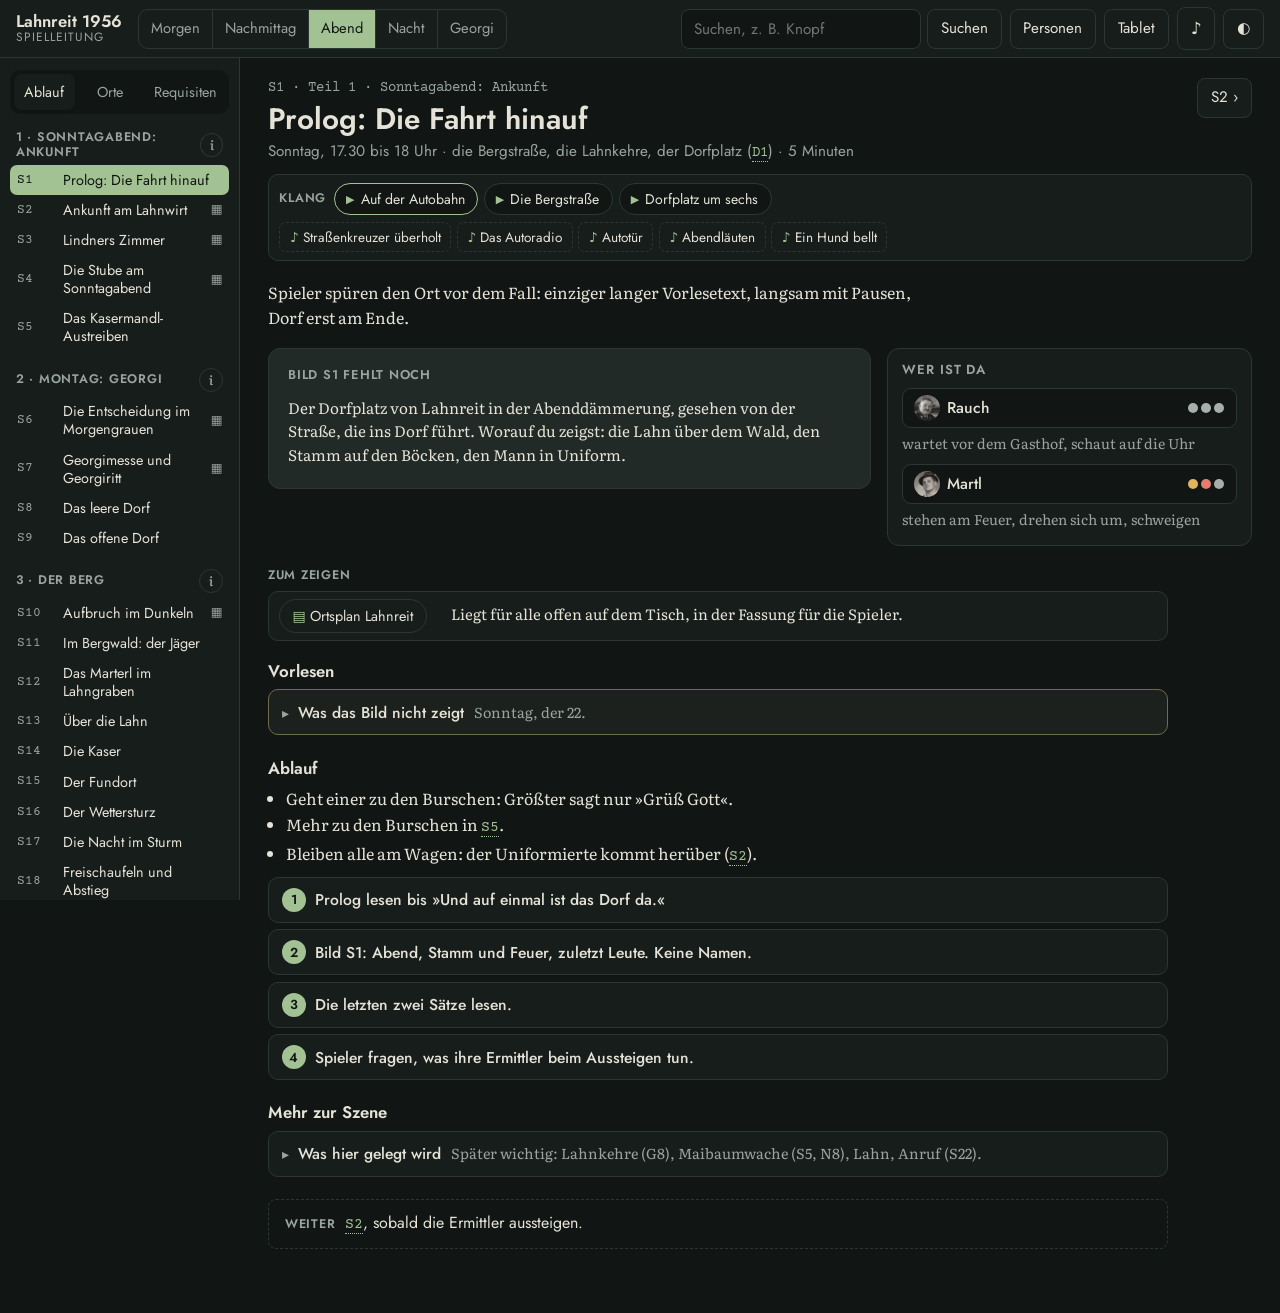
==== commit a7aa6535: "Klang: Schleifen und Einzelklänge auf jeder Szene und jedem Ort Aus Daniels ElevenLabs-Aufnahmen K01" ====
--- a/index.html
+++ b/index.html
@@ -18,6 +18,7 @@
     <div class="suche"><input id="suche" type="search" placeholder="Suchen, z. B. Knopf" aria-label="Im ganzen Abenteuer suchen" autocomplete="off"><button type="button" class="leise" id="suche-knopf">Suchen</button></div>
     <button type="button" class="leise" id="personen-knopf">Personen</button>
     <button type="button" class="leise" id="geraet-knopf" aria-pressed="false" title="Größere Tippflächen fürs Tablet, noch einmal tippen für Laptop">Tablet</button>
+    <button type="button" class="leise" id="klang-knopf" aria-label="Klang" title="Klang: was läuft, Lautstärke, Dorfgeschichten">♪</button>
     <button type="button" class="leise" id="thema-knopf" aria-label="Hell oder dunkel" title="Hell oder dunkel">◐</button>
   </div>
 </header>
@@ -35,6 +36,9 @@
 <script src="data/modelle.js"></script>
 <script src="data/requisiten.js"></script>
 <script src="data/verbindungen.js"></script>
+<script src="data/klang-dateien.js"></script>
+<script src="data/klang.js"></script>
+<script src="klang.js"></script>
 <script src="modell.js"></script>
 <script src="app.js"></script>
 </body>
--- a/app.css
+++ b/app.css
@@ -638,6 +638,33 @@
   .gibt > .bezuege { padding-left: 1rem; }
 }
 
+/* ---------- Klang: oben auf Szene und Ort ---------- */
+.klang { display: grid; gap: 0.45rem; margin: 0.1rem 0 1rem; padding: 0.5rem 0.65rem; border: 1px solid var(--line); border-radius: 10px; background: var(--surface); }
+.kl-reihe, .kl-knoepfe { display: flex; flex-wrap: wrap; gap: 0.35rem; align-items: center; }
+.kl-reihe > .etikett { margin-right: 0.15rem; }
+.kl-lage { border: 1px solid var(--line); background: var(--bg); color: var(--ink); border-radius: 99px; padding: 0.15rem 0.8rem 0.15rem 0.6rem; min-height: 32px; cursor: pointer; font: 0.88rem var(--font-display); display: inline-flex; align-items: center; gap: 0.35em; }
+.kl-lage .kl-z { color: var(--accent); font-size: 0.78em; width: 1em; text-align: center; }
+.kl-lage.vorschlag { border-color: var(--accent); }
+.kl-lage.an { background: var(--accent); color: var(--accent-ink); border-color: var(--accent); }
+.kl-lage.an .kl-z { color: inherit; }
+.kl-knopf { border: 1px dashed var(--line); background: transparent; color: var(--ink); border-radius: 7px; padding: 0.1rem 0.6rem; min-height: 30px; cursor: pointer; font: 0.85rem var(--font-display); }
+.kl-knopf::before { content: "♪ "; color: var(--accent); }
+.kl-knopf.an { background: var(--accent-soft); border-style: solid; border-color: var(--accent); }
+.kl-lage:hover, .kl-knopf:hover { border-color: var(--accent); }
+.kl-anderswo { margin-left: auto; display: inline-flex; align-items: center; gap: 0.4rem; font: 0.84rem var(--font-display); color: var(--muted); }
+.kl-aus { border: 1px solid var(--line); background: var(--bg); color: var(--ink); border-radius: 7px; min-height: 30px; min-width: 34px; cursor: pointer; font-size: 0.8rem; }
+.kl-fehler { margin: 0; font-size: 0.85rem; color: var(--st0); }
+#klang-knopf { font-size: 1.05rem; }
+#klang-knopf.an { background: var(--accent); color: var(--accent-ink); border-color: var(--accent); }
+.kl-steuer { display: flex; flex-wrap: wrap; gap: 0.6rem 1.2rem; align-items: center; margin: 0.4rem 0 0.6rem; }
+.kl-laut { display: inline-flex; align-items: center; gap: 0.6rem; font: 0.95rem var(--font-display); }
+.kl-laut input { width: min(280px, 55vw); accent-color: var(--accent); }
+.kl-geschichte { margin-bottom: 0.7rem; }
+.kl-geschichte .klang { margin: 0.25rem 0 0; }
+.kl-gtitel { font-family: var(--font-display); font-weight: 500; }
+.kl-alle { gap: 0.3rem; }
+@media (max-width: 720px) { .kl-anderswo { margin-left: 0; flex-basis: 100%; } }
+
 /* ---------- Tablet: größere Tippflächen ---------- */
 #geraet-knopf[aria-pressed="true"] { background: var(--accent); color: var(--accent-ink); border-color: var(--accent); }
 :root[data-geraet="tablet"] button, :root[data-geraet="tablet"] a, :root[data-geraet="tablet"] summary, :root[data-geraet="tablet"] .plan g[role="button"] { touch-action: manipulation; -webkit-tap-highlight-color: transparent; }
@@ -668,3 +695,7 @@
 :root[data-geraet="tablet"] .req-fassung button { min-height: 42px; }
 :root[data-geraet="tablet"] .plan .marke text { font-size: 18px; }
 :root[data-geraet="tablet"] .kontext .kx-text { font-size: 1.02rem; }
+:root[data-geraet="tablet"] .kl-lage { min-height: 44px; padding: 0.3rem 1rem 0.3rem 0.75rem; font-size: 0.95rem; }
+:root[data-geraet="tablet"] .kl-knopf { min-height: 42px; padding: 0.25rem 0.85rem; font-size: 0.92rem; }
+:root[data-geraet="tablet"] .kl-aus { min-height: 42px; min-width: 46px; }
+:root[data-geraet="tablet"] .kl-laut input { height: 36px; }
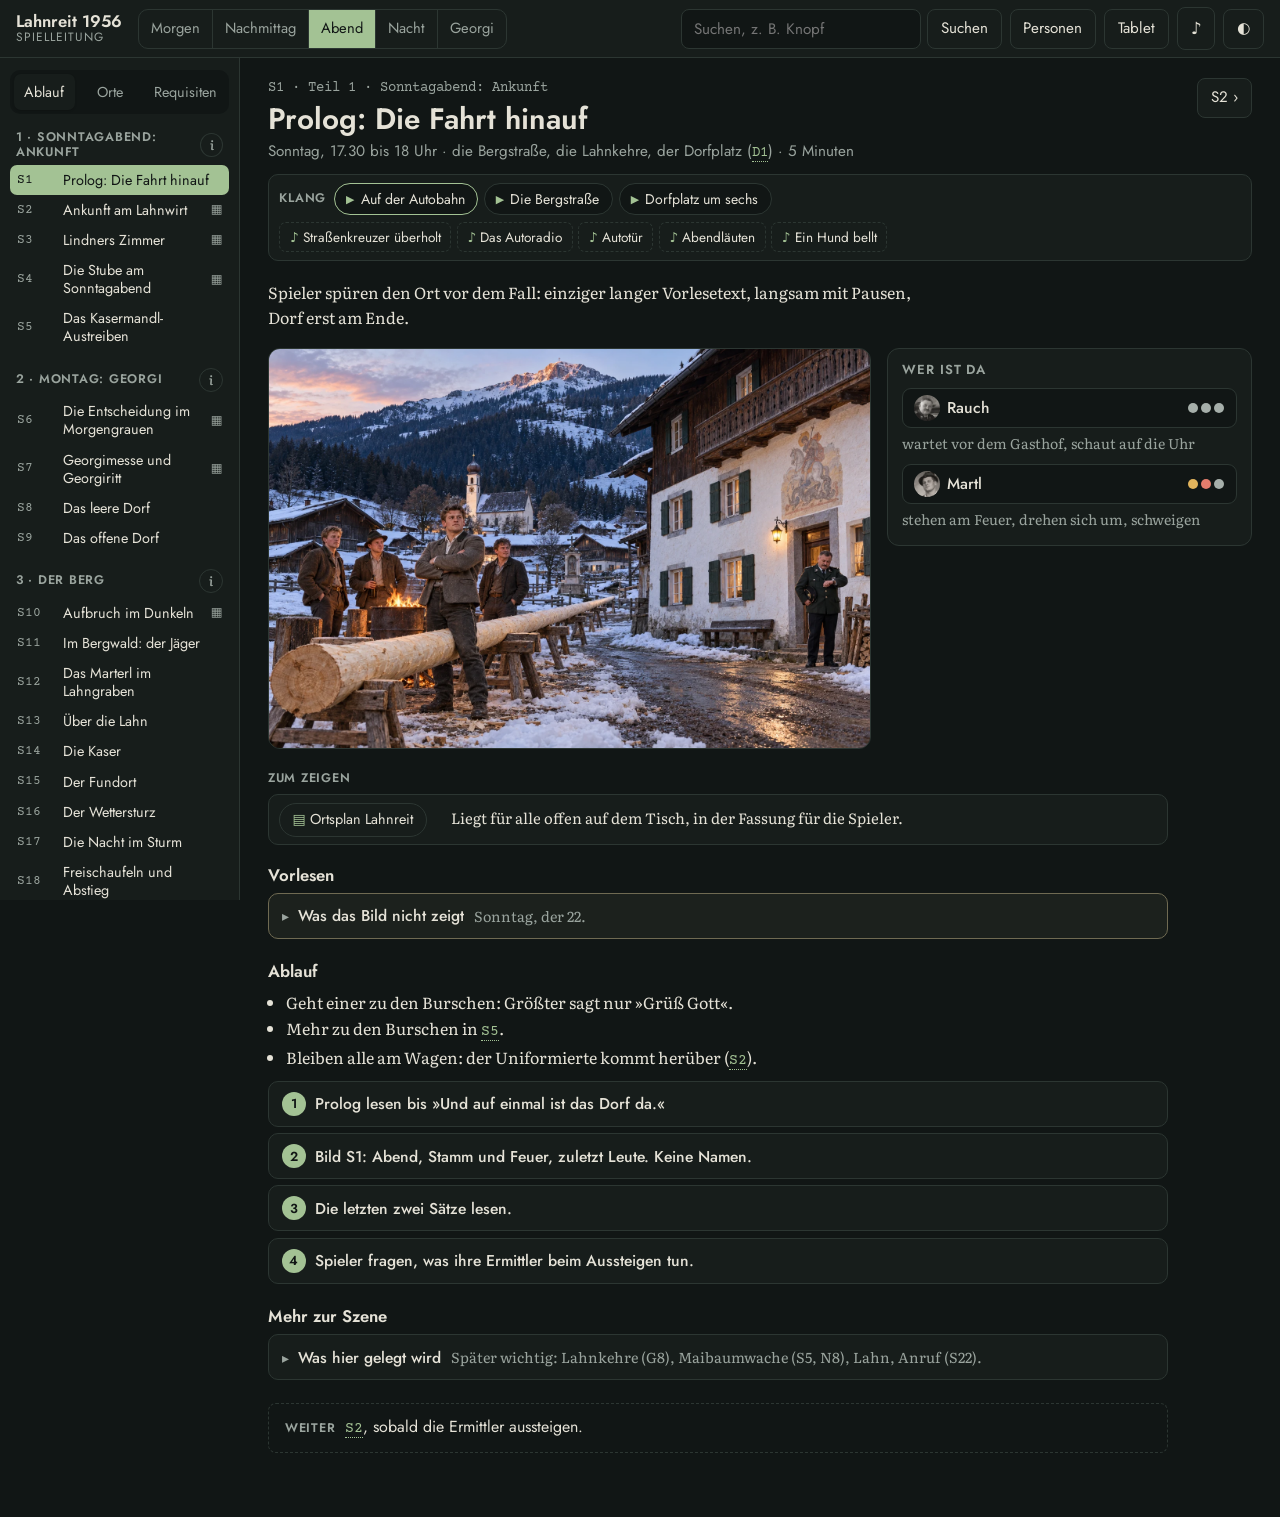
==== commit 4bb127f1: "Brandls Frauen: eigene Karte für Leni, Traudl und Ilse Unter »Personen« und im Gespräch mit einer de" ====
--- a/index.html
+++ b/index.html
@@ -36,6 +36,7 @@
 <script src="data/modelle.js"></script>
 <script src="data/requisiten.js"></script>
 <script src="data/verbindungen.js"></script>
+<script src="data/frauen.js"></script>
 <script src="data/klang-dateien.js"></script>
 <script src="data/klang.js"></script>
 <script src="klang.js"></script>
--- a/app.css
+++ b/app.css
@@ -179,7 +179,7 @@
 }
 .medien-tabs button[aria-pressed="true"], .ebenen button[aria-pressed="true"] { background: var(--ink); color: var(--bg); border-color: var(--ink); }
 .ebenen .zahl { margin-left: 0.2rem; }
-.bildbox { margin: 0; border-radius: 12px; overflow: hidden; background: var(--surface-2); aspect-ratio: 16 / 10; border: 1px solid var(--line); }
+.bildbox { margin: 0; border-radius: 12px; overflow: hidden; background: var(--surface-2); aspect-ratio: 3 / 2; border: 1px solid var(--line); }
 .bildbox img { width: 100%; height: 100%; object-fit: cover; display: block; }
 .bild-fehlt { height: 100%; overflow-y: auto; padding: 1rem 1.2rem; }
 .bf-kopf { font: 600 0.8rem var(--font-display); text-transform: uppercase; letter-spacing: 0.06em; color: var(--muted); margin-bottom: 0.4rem; }
@@ -665,6 +665,31 @@
 .kl-alle { gap: 0.3rem; }
 @media (max-width: 720px) { .kl-anderswo { margin-left: 0; flex-basis: 100%; } }
 
+/* ---------- Brandls Frauen ---------- */
+.fr-ziel { margin: 0 0 0.8rem; }
+.fr-karten { display: grid; grid-template-columns: repeat(auto-fit, minmax(250px, 1fr)); gap: 0.7rem; }
+.fr-karte { border: 1px solid var(--line); border-radius: 12px; padding: 0.7rem 0.8rem; background: var(--bg); display: flex; flex-direction: column; gap: 0.55rem; }
+.fr-karte.an { border-color: var(--accent); box-shadow: inset 0 0 0 1px var(--accent); }
+.fr-kopf { display: flex; align-items: center; gap: 0.5rem; }
+.fr-kopf img.kopf.klein { width: 40px; height: 40px; margin: 0; }
+.fr-kopf h3 { margin: 0; font-size: 1.05rem; }
+.fr-stufe { margin-left: auto; font: 0.8rem var(--font-display); color: var(--muted); text-align: right; }
+.fr-stufe b { font-weight: 500; font-size: 0.88rem; }
+.fr-wirbt {
+  border: 1px solid var(--line); background: var(--surface); border-radius: 8px; min-height: 38px; padding: 0.2rem 0.65rem;
+  cursor: pointer; font: 0.9rem var(--font-display); text-align: left;
+}
+.fr-wirbt[aria-pressed="true"] { background: var(--accent); color: var(--accent-ink); border-color: var(--accent); }
+.fr-liste { margin: 0; display: grid; gap: 0.35rem; font-size: 0.92rem; }
+.fr-liste > div { display: grid; grid-template-columns: 6.9rem 1fr; gap: 0.4rem; align-items: baseline; }
+.fr-liste dt { font: 600 0.74rem var(--font-display); text-transform: uppercase; letter-spacing: 0.05em; color: var(--muted); }
+.fr-liste dd { margin: 0; }
+.fr-karte.auf .fr-aufzeile dd { color: var(--st0); font-weight: 600; }
+.fr-karte > .knopf { align-self: flex-start; margin-top: auto; }
+.fr-unten { margin-top: 0.9rem; display: grid; gap: 0.45rem; }
+.fr-unten p { margin: 0; }
+.fr-warn { color: var(--st1); font-family: var(--font-display); }
+
 /* ---------- Tablet: größere Tippflächen ---------- */
 #geraet-knopf[aria-pressed="true"] { background: var(--accent); color: var(--accent-ink); border-color: var(--accent); }
 :root[data-geraet="tablet"] button, :root[data-geraet="tablet"] a, :root[data-geraet="tablet"] summary, :root[data-geraet="tablet"] .plan g[role="button"] { touch-action: manipulation; -webkit-tap-highlight-color: transparent; }
@@ -699,3 +724,4 @@
 :root[data-geraet="tablet"] .kl-knopf { min-height: 42px; padding: 0.25rem 0.85rem; font-size: 0.92rem; }
 :root[data-geraet="tablet"] .kl-aus { min-height: 42px; min-width: 46px; }
 :root[data-geraet="tablet"] .kl-laut input { height: 36px; }
+:root[data-geraet="tablet"] .fr-wirbt { min-height: 46px; font-size: 0.98rem; }
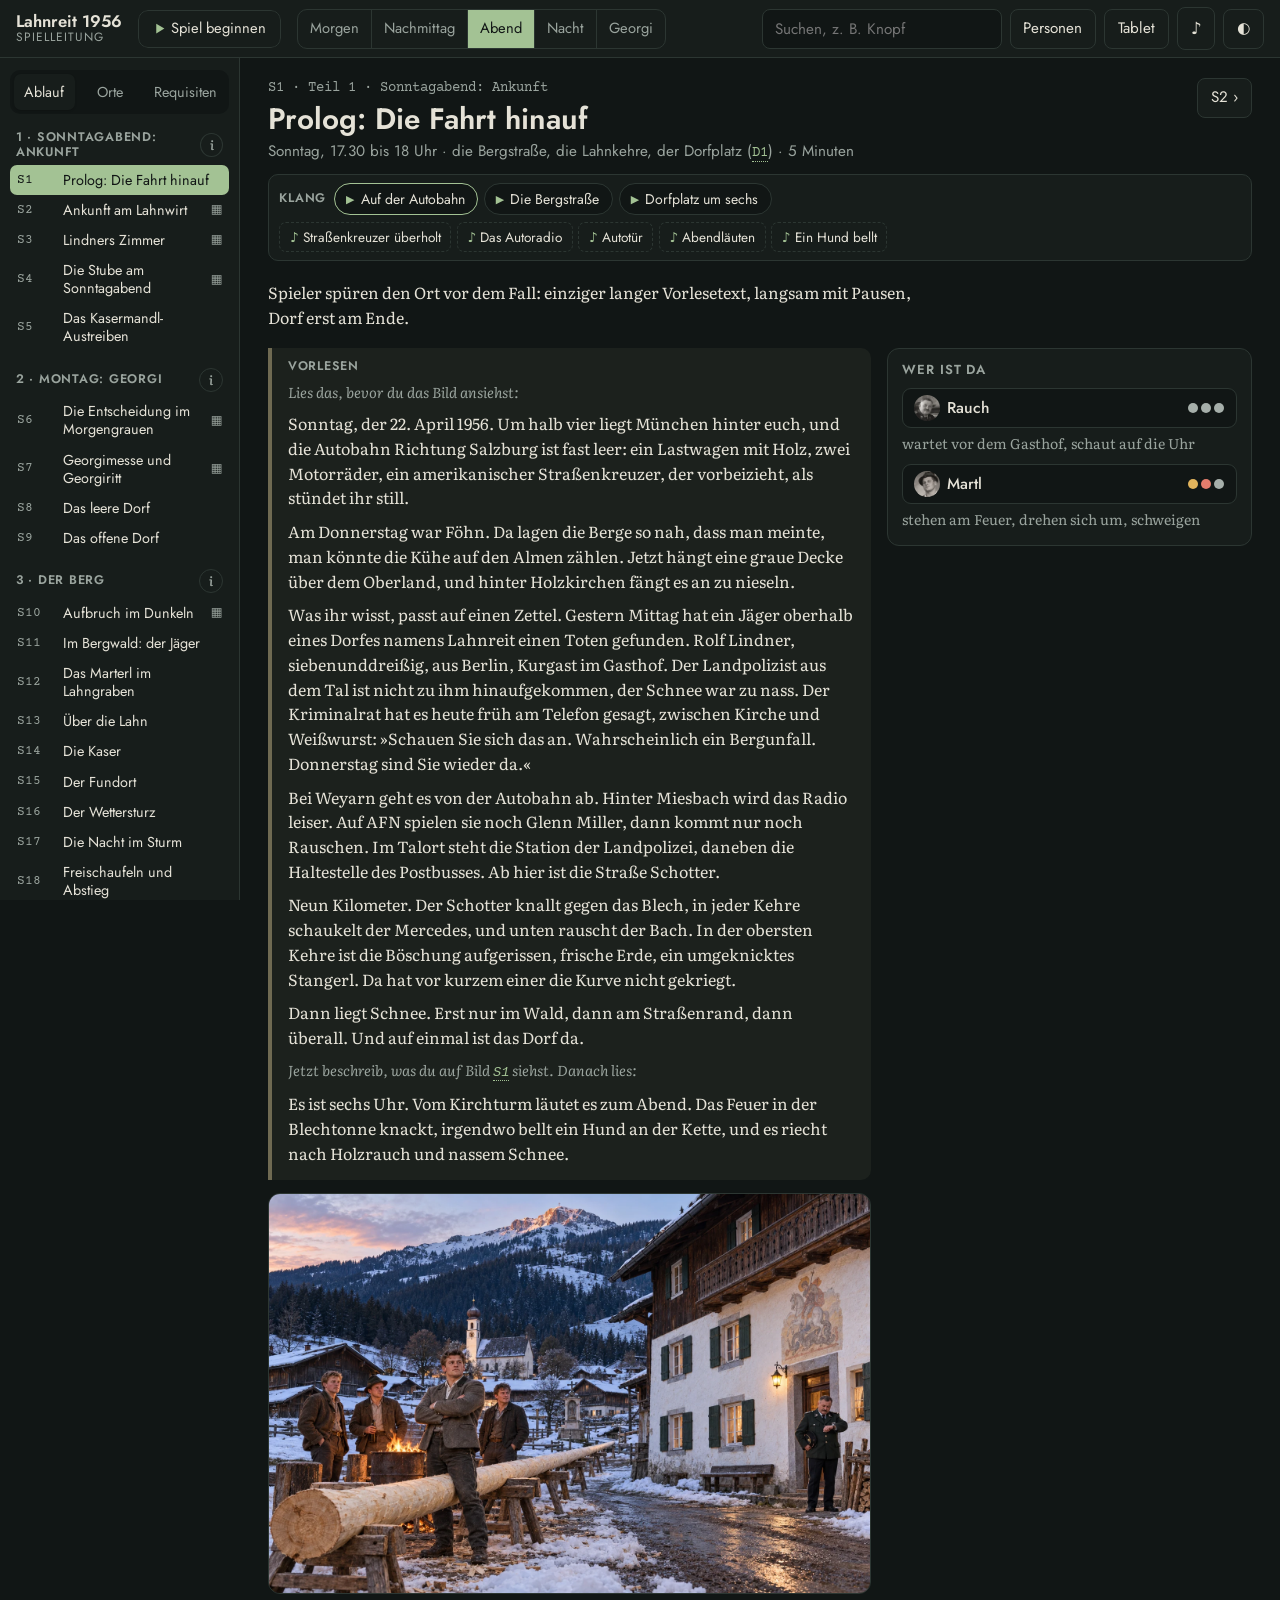
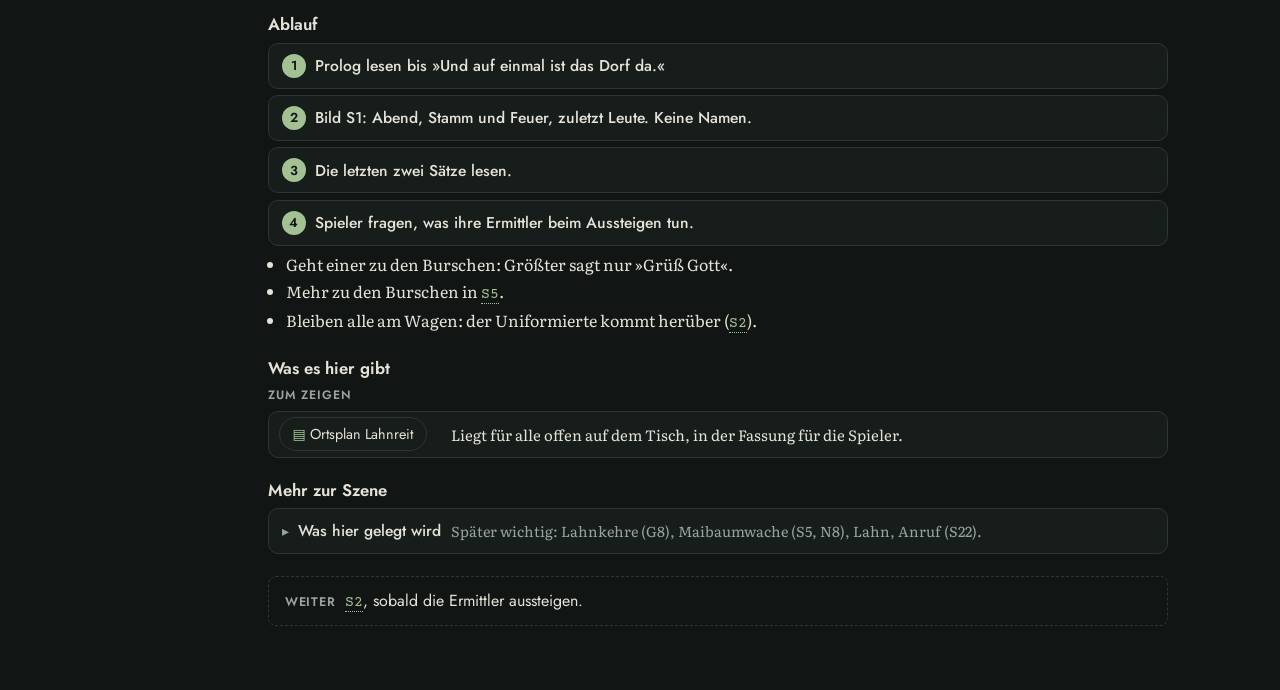
==== commit c37a8eea: "Spieluhr: Tageszeiten mit Richtzeit, Pause, Zurück, Nacht überspringen Oben in der Leiste läuft die " ====
--- a/index.html
+++ b/index.html
@@ -13,6 +13,7 @@
 <header class="bar">
   <button type="button" class="leise nur-schmal" id="rail-knopf" aria-controls="rail">Liste</button>
   <div class="brand"><b>Lahnreit 1956</b><span>Spielleitung</span></div>
+  <div class="spieluhr" id="spieluhr" role="group" aria-label="Spieluhr"></div>
   <div class="uhr" role="group" aria-label="Tageszeit"></div>
   <div class="bar-rechts">
     <div class="suche"><input id="suche" type="search" placeholder="Suchen, z. B. Knopf" aria-label="Im ganzen Abenteuer suchen" autocomplete="off"><button type="button" class="leise" id="suche-knopf">Suchen</button></div>
@@ -21,6 +22,7 @@
     <button type="button" class="leise" id="klang-knopf" aria-label="Klang" title="Klang: was läuft, Lautstärke, Dorfgeschichten">♪</button>
     <button type="button" class="leise" id="thema-knopf" aria-label="Hell oder dunkel" title="Hell oder dunkel">◐</button>
   </div>
+  <div class="su-hinweis" id="su-hinweis" role="status" hidden></div>
 </header>
 <div class="shell">
   <aside class="rail" id="rail" aria-label="Ablauf, Orte und Requisiten"></aside>
@@ -37,6 +39,7 @@
 <script src="data/requisiten.js"></script>
 <script src="data/verbindungen.js"></script>
 <script src="data/frauen.js"></script>
+<script src="data/spieluhr.js"></script>
 <script src="data/klang-dateien.js"></script>
 <script src="data/klang.js"></script>
 <script src="klang.js"></script>
--- a/app.css
+++ b/app.css
@@ -85,7 +85,7 @@
 
 /* ---------- Leiste ---------- */
 .bar {
-  position: sticky; top: 0; z-index: 30; height: var(--bar-h);
+  position: sticky; top: 0; z-index: 41; height: var(--bar-h);
   display: flex; align-items: center; gap: 1rem; padding: 0 16px;
   background: var(--surface); border-bottom: 1px solid var(--line);
 }
@@ -137,6 +137,9 @@
 .zahl { font: 600 0.75rem var(--font-display); min-width: 1.4rem; text-align: center; border-radius: 99px; padding: 0 0.35rem; background: var(--surface-2); color: var(--ink); }
 .rail .item[aria-current="true"] .zahl { background: var(--accent-ink); color: var(--accent); }
 .plan-zeichen { color: var(--muted); font-size: 0.85em; }
+/* Die Orte des offenen Dorfs, eingerückt unter S9 */
+.rail .item.unter { margin-left: 1rem; padding-top: 0.26rem; padding-bottom: 0.26rem; font-size: 0.86rem; grid-template-columns: 2.3rem 1fr auto; }
+.rail .item.wieder .nm { font-style: italic; }
 
 /* ---------- Seite ---------- */
 .seite { max-width: 1180px; }
@@ -157,21 +160,49 @@
 .kk { border: 0; background: none; padding: 0.15rem 0; color: var(--accent); cursor: pointer; font: 500 0.85rem var(--font-display); }
 .klapp.passt .kk { display: none; }
 
-/* Bühne: Bild oder Grundriss, daneben wer da ist */
+/* Bühne: links Vorlesen und Bild, rechts wer da ist */
 .buehne { display: grid; grid-template-columns: minmax(0, 1.65fr) minmax(250px, 1fr); gap: 1rem; margin-bottom: 1.25rem; align-items: start; }
+.buehne.ohne-bild { grid-template-columns: minmax(0, 1fr); max-width: 520px; }
+.buehne-haupt { min-width: 0; display: grid; gap: 0.8rem; align-content: start; }
 .medien { min-width: 0; }
-.medien.leer { display: none; }
-.buehne:has(.medien.leer) { grid-template-columns: 1fr; }
-.buehne:has(.medien.mit-plan) { grid-template-columns: 1fr; }
-.medien.mit-plan { container-type: inline-size; }
+.vorlesen-box { background: var(--read); border-left: 4px solid var(--read-line); padding: 0.6rem 1rem 0.35rem; border-radius: 0 10px 10px 0; }
+.vorlesen-box > .etikett { display: block; margin-bottom: 0.25rem; }
+.vorlesen-box .md > p { margin: 0 0 0.5rem; color: var(--muted); font-size: 0.9rem; font-style: italic; }
+.vorlesen-box .md blockquote { margin: 0 0 0.55rem; padding: 0; background: none; border: 0; border-radius: 0; font-style: normal; color: var(--ink); }
+.vorlesen-box .md blockquote p { margin: 0 0 0.55rem; }
+.vorlesen-box details.zeile { margin: 0.35rem 0 0.4rem; background: var(--surface); }
+
+/* Was es hier gibt: ein Abschnitt, in dem jedes Ding nur einmal steht */
+.block.was-hier { max-width: none; container-type: inline-size; }
+.was-hier > :not(.planbox) { max-width: 900px; }
+.teil-kopf { font: 600 0.76rem var(--font-display); text-transform: uppercase; letter-spacing: 0.07em; color: var(--muted); margin: 1rem 0 0.4rem; }
+.was-hier > h2 + .teil-kopf { margin-top: 0.3rem; }
 @container (min-width: 820px) {
-  .planbox { display: grid; grid-template-columns: minmax(0, 1fr) 290px; gap: 0 1rem; align-items: start; }
+  .planbox { display: grid; grid-template-columns: minmax(0, 1.45fr) minmax(300px, 1fr); gap: 0 1rem; align-items: start; }
   .planbox > .ebenen { grid-column: 1 / -1; }
   .plan-seite > :first-child { margin-top: 0; }
   .plan-seite .legende { flex-direction: column; align-items: flex-start; }
   .plan-seite .legende .lg-tipp { margin-left: 0; margin-top: 0.4rem; }
-  .marken-liste { grid-template-columns: minmax(0, 1fr); }
-}
+}
+.stellen { display: grid; grid-template-columns: minmax(0, 1fr); gap: 0.55rem; margin-top: 0.2rem; }
+.st-gruppe, .stelle, .st-teile { min-width: 0; }
+.st-gruppe + .st-gruppe { border-top: 1px solid var(--line); padding-top: 0.5rem; }
+.st-raum { font: 600 0.76rem var(--font-display); text-transform: uppercase; letter-spacing: 0.06em; color: var(--muted); display: flex; gap: 0.4rem; align-items: center; margin-bottom: 0.2rem; }
+.st-raum .art { text-transform: none; letter-spacing: 0; }
+.stelle { border-radius: 10px; padding: 0.1rem 0.2rem 0.05rem; margin: 0 -0.2rem 0.2rem; }
+.stelle.aktiv { background: var(--accent-soft); box-shadow: inset 0 0 0 2px var(--accent); }
+.st-kopf { display: flex; align-items: center; gap: 0.5rem; width: 100%; min-height: 34px; border: 0; background: none; padding: 0.15rem 0; cursor: pointer; text-align: left; font: 500 0.95rem/1.25 var(--font-display); color: var(--ink); }
+.st-kopf:hover .nr, .stelle.aktiv .nr { background: var(--accent); color: var(--accent-ink); }
+.st-zeigen { display: flex; flex-wrap: wrap; gap: 0.3rem; margin: 0 0 0.3rem 2rem; }
+.st-teile { margin-left: 2rem; }
+.st-teile details.zeile { margin-bottom: 0.3rem; }
+.st-teile .bezuege { margin: 0 0 0.35rem; }
+.st-teile details.zeile > summary { min-height: 38px; padding: 0.3rem 0.6rem; }
+.st-teile details.zeile > .inhalt { padding-left: 1.2rem; }
+.st-teile details.zeile > summary { flex-wrap: wrap; row-gap: 0.1rem; }
+.st-teile details.zeile > summary .zt { max-width: none; white-space: normal; flex: 1 1 0; min-width: 8rem; }
+.st-teile details.zeile > summary .vorschau { flex-basis: 100%; padding-left: 1.45rem; white-space: normal; }
+.plan-leer { margin: 0.3rem 0 0.6rem; }
 .medien-tabs, .ebenen { display: flex; gap: 0.3rem; margin-bottom: 0.5rem; flex-wrap: wrap; }
 .medien-tabs button, .ebenen button {
   border: 1px solid var(--line); background: var(--surface); border-radius: 99px; padding: 0.2rem 0.85rem; min-height: 34px;
@@ -242,6 +273,9 @@
 
 .fund { position: relative; }
 .fund details.zeile > summary { padding-right: 3.2rem; }
+.fund-probe { margin-top: 0.6rem; padding: 0.45rem 0.7rem 0.5rem; border-left: 3px solid var(--st1); background: var(--surface-2); border-radius: 0 8px 8px 0; }
+.fund-probe > .etikett { display: block; margin-bottom: 0.25rem; }
+.fund-zeigen { display: flex; flex-wrap: wrap; gap: 0.3rem; margin: -0.1rem 0 0.5rem 1.6rem; }
 .fund .haken {
   position: absolute; right: 0.45rem; top: 0.45rem; width: 34px; height: 34px; border-radius: 50%;
   border: 1px solid var(--line); background: var(--bg); cursor: pointer; color: transparent; font-weight: 700;
@@ -602,16 +636,6 @@
 .aussehen .md p, .aussehen p { margin: 0 0 0.45rem; }
 .aussehen .klapp .kk { margin-top: 0.1rem; }
 .plan-seite { min-width: 0; }
-.marken-liste { list-style: none; margin: 0.6rem 0 0; padding: 0; display: grid; grid-template-columns: repeat(auto-fill, minmax(210px, 1fr)); gap: 0.25rem 0.6rem; }
-.marken-liste .ml {
-  display: flex; align-items: center; gap: 0.5rem; width: 100%; min-height: 36px; padding: 0.2rem 0.4rem; border: 1px solid transparent;
-  border-radius: 8px; background: transparent; cursor: pointer; text-align: left; font: 0.92rem/1.25 var(--font-display);
-}
-.marken-liste .ml:hover { border-color: var(--line); background: var(--bg); }
-.marken-liste .ml[aria-pressed="true"] { border-color: var(--accent); background: var(--accent-soft); }
-.marken-liste .ml[aria-pressed="true"] .nr { background: var(--accent); color: var(--accent-ink); }
-.ml-name { flex: 1; min-width: 0; }
-.ml-zeigen { color: var(--accent); flex-shrink: 0; }
 .vb-chip {
   display: inline-flex; align-items: center; gap: 0.35rem; border: 1px solid var(--line); background: var(--bg); color: var(--ink);
   border-radius: 99px; padding: 0.1rem 0.65rem; min-height: 30px; cursor: pointer; font: 0.84rem var(--font-display); text-decoration: none; white-space: nowrap;
@@ -624,13 +648,9 @@
 .gibt { margin-bottom: 0.45rem; }
 .gibt > details.zeile { margin-bottom: 0; }
 .gibt > .bezuege { padding: 0.3rem 0 0 2.1rem; }
-.mi-zeigen { margin: 0.35rem 0 0.2rem 2rem; }
-.zum-zeigen { margin: 0 0 1.25rem; max-width: 900px; }
-.zum-zeigen > .etikett { display: block; margin-bottom: 0.35rem; }
 .zz-liste { list-style: none; margin: 0; padding: 0; display: grid; gap: 0.45rem; }
-.zz-liste li { display: grid; grid-template-columns: minmax(10rem, max-content) minmax(0, 1fr); gap: 0.25rem 0.8rem; align-items: start; padding: 0.45rem 0.6rem; border: 1px solid var(--line); border-radius: 10px; background: var(--surface); }
+.zz-liste li { display: grid; grid-template-columns: minmax(10rem, max-content) minmax(0, 1fr); gap: 0.25rem 0.8rem; align-items: center; padding: 0.35rem 0.6rem; border: 1px solid var(--line); border-radius: 10px; background: var(--surface); }
 .zz-liste .req-chip { justify-self: start; text-align: left; }
-.zz-text { display: grid; gap: 0.3rem; min-width: 0; padding-top: 0.2rem; }
 .zz-wann { font-size: 0.93rem; }
 .zz-wo { display: flex; flex-wrap: wrap; gap: 0.3rem; }
 @media (max-width: 860px) {
@@ -707,8 +727,6 @@
 :root[data-geraet="tablet"] .vb-chip { min-height: 42px; padding: 0.25rem 0.85rem; font-size: 0.92rem; gap: 0.4rem; }
 :root[data-geraet="tablet"] .bezuege, :root[data-geraet="tablet"] .zz-wo { gap: 0.45rem; }
 :root[data-geraet="tablet"] .req-chip { min-height: 44px; padding: 0.3rem 0.95rem; }
-:root[data-geraet="tablet"] .marken-liste .ml { min-height: 48px; font-size: 1rem; }
-:root[data-geraet="tablet"] .marken-liste .nr { width: 1.8rem; height: 1.8rem; font-size: 0.88rem; }
 :root[data-geraet="tablet"] .pknopf { min-height: 50px; }
 :root[data-geraet="tablet"] .pzeile { min-height: 52px; }
 :root[data-geraet="tablet"] .knopfreihe button { min-height: 46px; }
@@ -725,3 +743,100 @@
 :root[data-geraet="tablet"] .kl-aus { min-height: 42px; min-width: 46px; }
 :root[data-geraet="tablet"] .kl-laut input { height: 36px; }
 :root[data-geraet="tablet"] .fr-wirbt { min-height: 46px; font-size: 0.98rem; }
+:root[data-geraet="tablet"] .st-kopf { min-height: 46px; font-size: 1rem; }
+:root[data-geraet="tablet"] .st-kopf .nr { width: 1.8rem; height: 1.8rem; font-size: 0.88rem; }
+:root[data-geraet="tablet"] .rail .item.unter { padding-top: 0.5rem; padding-bottom: 0.5rem; }
+
+/* ---------- Spieluhr ---------- */
+.spieluhr { display: flex; align-items: stretch; flex-shrink: 0; border: 1px solid var(--line); border-radius: 10px; overflow: hidden; }
+.spieluhr:not(.an) { border: 0; }
+.spieluhr button {
+  border: 0; background: transparent; color: var(--ink); min-height: 38px; padding: 0 0.6rem; cursor: pointer;
+  display: inline-flex; align-items: center; gap: 0.35rem; font-family: var(--font-display); font-size: 0.88rem;
+}
+.spieluhr button + button { border-left: 1px solid var(--line); }
+.spieluhr button:hover:not(:disabled) { background: var(--surface-2); }
+.spieluhr button:disabled { color: var(--line); cursor: default; }
+.spieluhr svg { width: 13px; height: 13px; fill: currentColor; flex-shrink: 0; }
+.spieluhr .su-start { border: 1px solid var(--line); border-radius: 10px; padding: 0 0.85rem; font-size: 0.92rem; }
+.spieluhr .su-start svg { color: var(--accent); }
+.su-anzeige { flex-direction: column; align-items: flex-start !important; justify-content: center; gap: 0 !important; line-height: 1.1; min-width: 8.2rem; }
+.su-name { font-size: 0.72rem; color: var(--muted); white-space: nowrap; }
+.su-zeit { font-weight: 600; font-size: 0.98rem; font-variant-numeric: tabular-nums; white-space: nowrap; }
+.spieluhr.ueber .su-zeit { color: var(--st1); }
+.spieluhr.pause .su-zeit { color: var(--muted); }
+.spieluhr.pause .su-pause { background: var(--accent); color: var(--accent-ink); }
+.spieluhr .su-schlaf span { font-size: 0.82rem; white-space: nowrap; }
+/* Die Tageszeit der Spieluhr: ein Punkt unter dem Reiter */
+.uhr button { position: relative; }
+.uhr button.jetzt::after { content: ''; position: absolute; left: 50%; bottom: 4px; width: 5px; height: 5px; margin-left: -2.5px; border-radius: 50%; background: currentColor; opacity: 0.8; }
+.uhr button.jetzt:not([aria-pressed="true"])::after { background: var(--st1); opacity: 1; }
+.su-hinweis {
+  position: absolute; top: calc(100% + 8px); left: 16px; width: min(400px, calc(100vw - 32px)); z-index: 2;
+  background: var(--surface); color: var(--ink); border: 1px solid var(--line); border-left: 4px solid var(--accent);
+  border-radius: 10px; box-shadow: 0 12px 34px rgba(0, 0, 0, 0.3); padding: 0.55rem 0.75rem 0.7rem; font-family: var(--font-display);
+}
+.su-hinweis.um { border-left-color: var(--st1); }
+.su-hinweis.info { border-left-color: var(--muted); }
+.su-h-kopf { display: flex; align-items: flex-start; justify-content: space-between; gap: 0.6rem; }
+.su-h-kopf b { font-weight: 600; font-size: 0.98rem; padding-top: 0.2rem; }
+.su-hinweis p { margin: 0.25rem 0 0.5rem; font-size: 0.9rem; }
+.su-hinweis .knopfzeile { gap: 0.4rem; }
+.knopf.voll { background: var(--accent); color: var(--accent-ink); border-color: var(--accent); }
+/* Tafel */
+.su-summe { margin: 0 0 0.8rem; }
+.su-weg { display: flex; flex-wrap: wrap; align-items: center; gap: 0.4rem 0.8rem; margin-bottom: 0.6rem; }
+.su-tag { margin: 1rem 0 0.35rem; font: 600 1rem var(--font-display); }
+.su-tag span { font-weight: 400; font-size: 0.85rem; color: var(--muted); margin-left: 0.3rem; }
+.su-liste { border: 1px solid var(--line); border-radius: 10px; overflow: hidden; }
+.su-zeile { display: grid; grid-template-columns: minmax(8rem, 1.2fr) minmax(0, 1.4fr) 3.6rem auto; align-items: center; gap: 0.5rem; padding: 0.3rem 0.5rem; border-top: 1px solid var(--line); }
+.su-zeile:first-child { border-top: 0; }
+.su-zeile.jetzt { background: var(--accent-soft); }
+.su-ph { border: 0; background: none; text-align: left; padding: 0.35rem 0.2rem; min-height: 36px; cursor: pointer; font: 500 0.95rem var(--font-display); color: var(--ink); }
+.su-ph:hover { color: var(--accent); }
+.su-jetzt { font-size: 0.72rem; font-weight: 600; color: var(--accent-ink); background: var(--accent); border-radius: 99px; padding: 0.05rem 0.45rem; margin-left: 0.2rem; }
+.su-sz { font-size: 0.85rem; display: flex; flex-wrap: wrap; gap: 0.1rem 0.45rem; }
+.su-gebraucht { font: 0.85rem var(--font-display); font-variant-numeric: tabular-nums; color: var(--muted); text-align: right; }
+.su-zeile.jetzt .su-gebraucht { color: var(--ink); font-weight: 600; }
+.su-plan { display: inline-flex; align-items: center; gap: 0.3rem; font: 0.88rem var(--font-display); font-variant-numeric: tabular-nums; white-space: nowrap; }
+.su-plan span { min-width: 3.6rem; text-align: center; }
+.su-plan .knopf { min-width: 32px; justify-content: center; padding: 0.1rem 0.4rem; }
+.su-tafel-knoepfe { margin-top: 1rem; }
+.su-tafel-knoepfe svg { width: 12px; height: 12px; fill: currentColor; }
+.su-reset { margin-top: 0.6rem; align-items: center; }
+@media (max-width: 1440px) {
+  body.mit-spieluhr .brand span { display: none; }
+  /* Schmaler: Nacht überspringen nur als Zeichen, der Hinweis sagt es in Worten */
+  .spieluhr .su-schlaf span { display: none; }
+}
+@media (max-width: 1400px) { #suche-knopf { display: none; } }
+@media (max-width: 1180px) { .brand { display: none; } }
+@media (max-width: 1100px) {
+  .bar { gap: 0.6rem; }
+  .uhr button, :root[data-geraet="tablet"] .uhr button { padding: 0 0.5rem; }
+  .spieluhr button, :root[data-geraet="tablet"] .spieluhr button { padding: 0 0.5rem; }
+}
+/* Zwischen Tablet hochkant und Laptop: Spieluhr und Tageszeiten oben, Suche und Knöpfe darunter */
+@media (min-width: 861px) and (max-width: 1000px) {
+  :root { --bar-h: 104px; }
+  :root[data-geraet="tablet"] { --bar-h: 120px; }
+  .bar { flex-wrap: wrap; align-content: center; row-gap: 8px; column-gap: 0.5rem; }
+  .uhr { flex: 1; }
+  .uhr button { flex: 1; padding: 0 0.4rem; }
+  .bar-rechts { margin-left: 0; width: 100%; }
+  .suche { flex: 1; }
+  .suche input { width: 100%; flex: 1; }
+  #suche-knopf { display: inline-flex; }
+}
+@media (max-width: 1280px) { body.mit-spieluhr .brand { display: none; } }
+@media (max-width: 860px) {
+  .su-zeile { grid-template-columns: 1fr auto; }
+  .su-sz { grid-column: 1 / -1; grid-row: 2; padding-left: 0.2rem; }
+  .su-gebraucht { grid-row: 1; grid-column: 2; }
+  .su-plan { grid-column: 1 / -1; justify-content: flex-end; }
+  .spieluhr.an { flex: 1; }
+  .spieluhr .su-anzeige { flex: 1; }
+}
+:root[data-geraet="tablet"] .spieluhr button { min-height: 46px; padding: 0 0.75rem; }
+:root[data-geraet="tablet"] .su-ph { min-height: 46px; }
+:root[data-geraet="tablet"] .su-plan .knopf { min-width: 42px; }
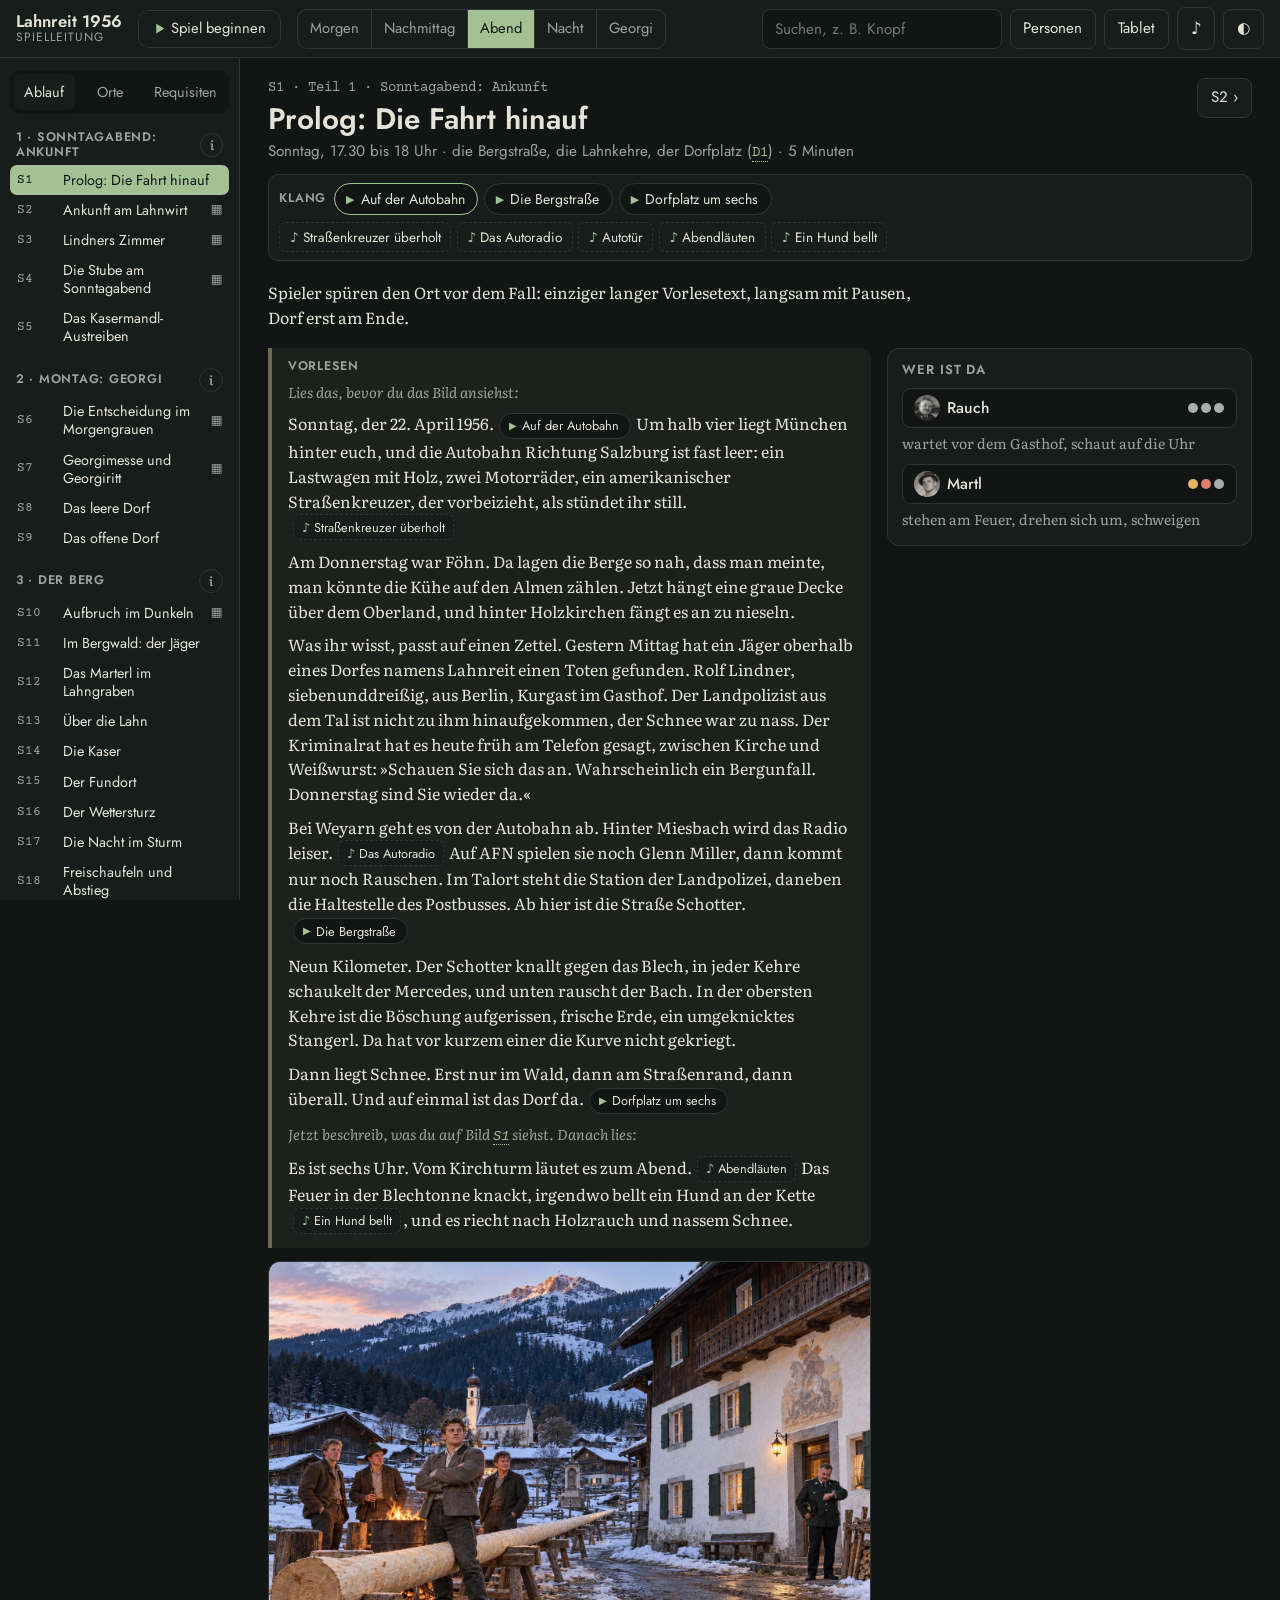
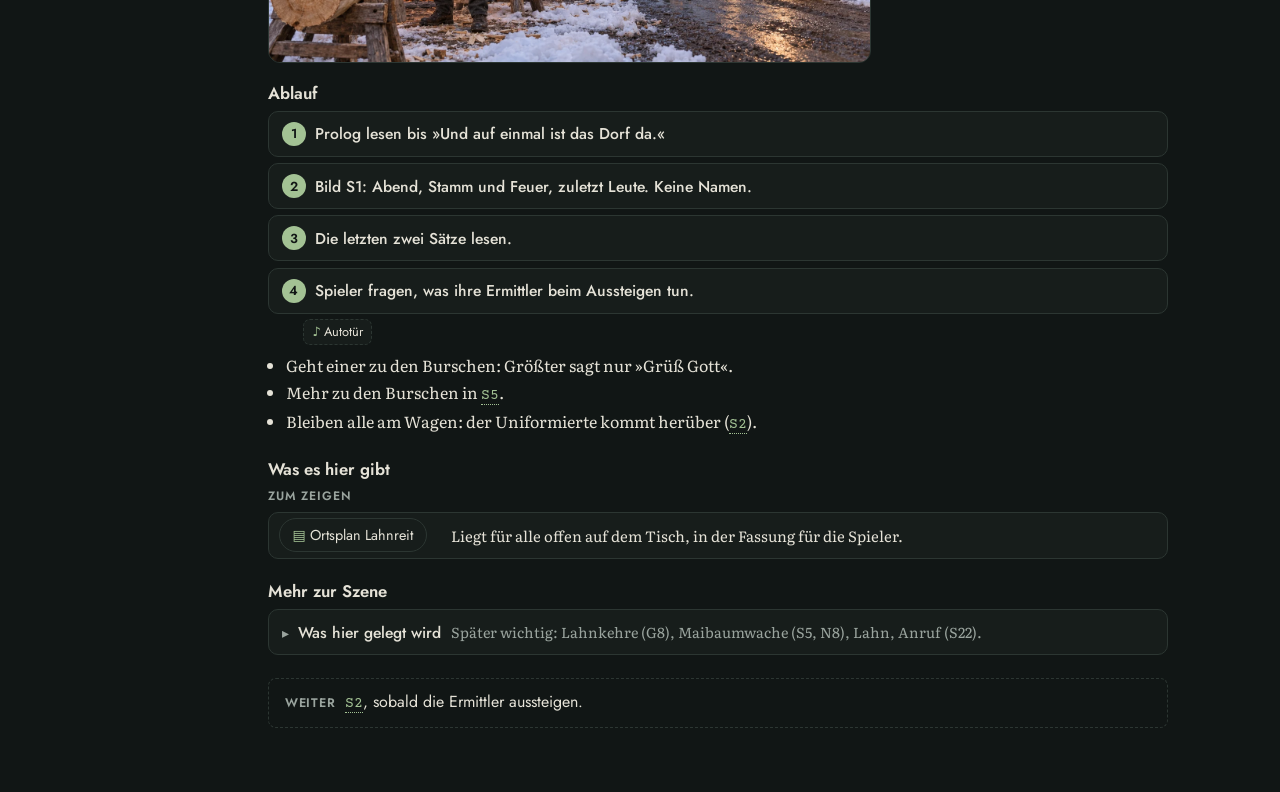
==== commit 52991e4b: "Klänge im Ablauf, Anhänge antippbar, Suche findet die Lahnkehre - Jede Szene zeigt ihre Klänge dort," ====
--- a/index.html
+++ b/index.html
@@ -40,6 +40,7 @@
 <script src="data/verbindungen.js"></script>
 <script src="data/frauen.js"></script>
 <script src="data/spieluhr.js"></script>
+<script src="data/anhang.js"></script>
 <script src="data/klang-dateien.js"></script>
 <script src="data/klang.js"></script>
 <script src="klang.js"></script>
--- a/app.css
+++ b/app.css
@@ -840,3 +840,14 @@
 :root[data-geraet="tablet"] .spieluhr button { min-height: 46px; padding: 0 0.75rem; }
 :root[data-geraet="tablet"] .su-ph { min-height: 46px; }
 :root[data-geraet="tablet"] .su-plan .knopf { min-width: 42px; }
+
+/* Klang an der Stelle im Text und unter dem Ablaufschritt */
+.kl-wann { display: inline-flex; flex-wrap: wrap; gap: 0.25rem; margin: 0 0.15rem 0 0.3rem; vertical-align: 0.05em; font-style: normal; }
+.kl-wann.kl-schritt { display: flex; margin: -0.1rem 0 0.55rem 2.2rem; }
+.kl-mini.kl-lage { min-height: 26px; padding: 0.05rem 0.65rem 0.05rem 0.5rem; font-size: 0.8rem; line-height: 1.2; }
+.kl-mini.kl-knopf { min-height: 26px; padding: 0.05rem 0.5rem; font-size: 0.8rem; line-height: 1.2; background: var(--surface); }
+.kl-mini.kl-knopf.an { background: var(--accent-soft); }
+:root[data-geraet="tablet"] .kl-mini.kl-lage, :root[data-geraet="tablet"] .kl-mini.kl-knopf { min-height: 38px; padding: 0.2rem 0.75rem; font-size: 0.88rem; }
+/* G und N zum Antippen: der ganze Absatz aus dem Anhang */
+.tok-anh { cursor: pointer; box-shadow: inset 0 -1px 0 currentColor; }
+.tok-anh:hover, .tok-anh:focus-visible { background: var(--accent-soft); }
